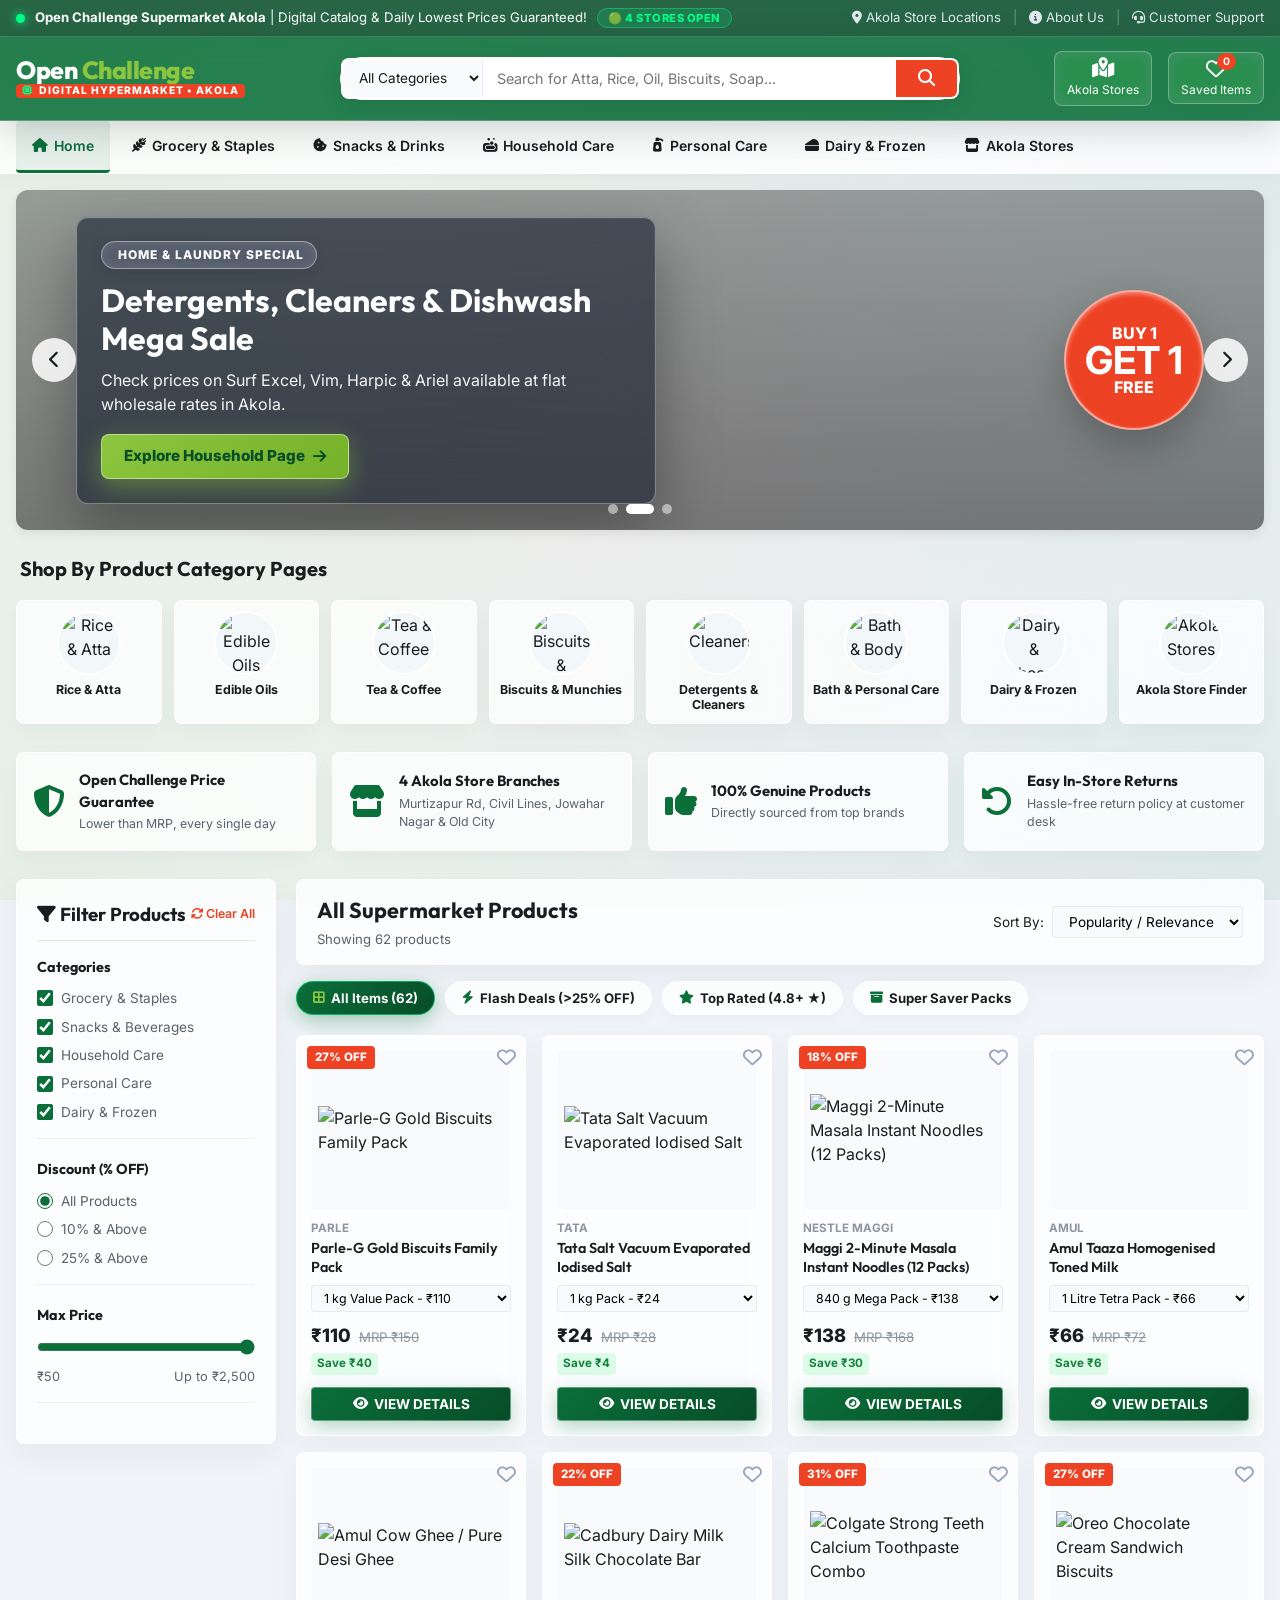
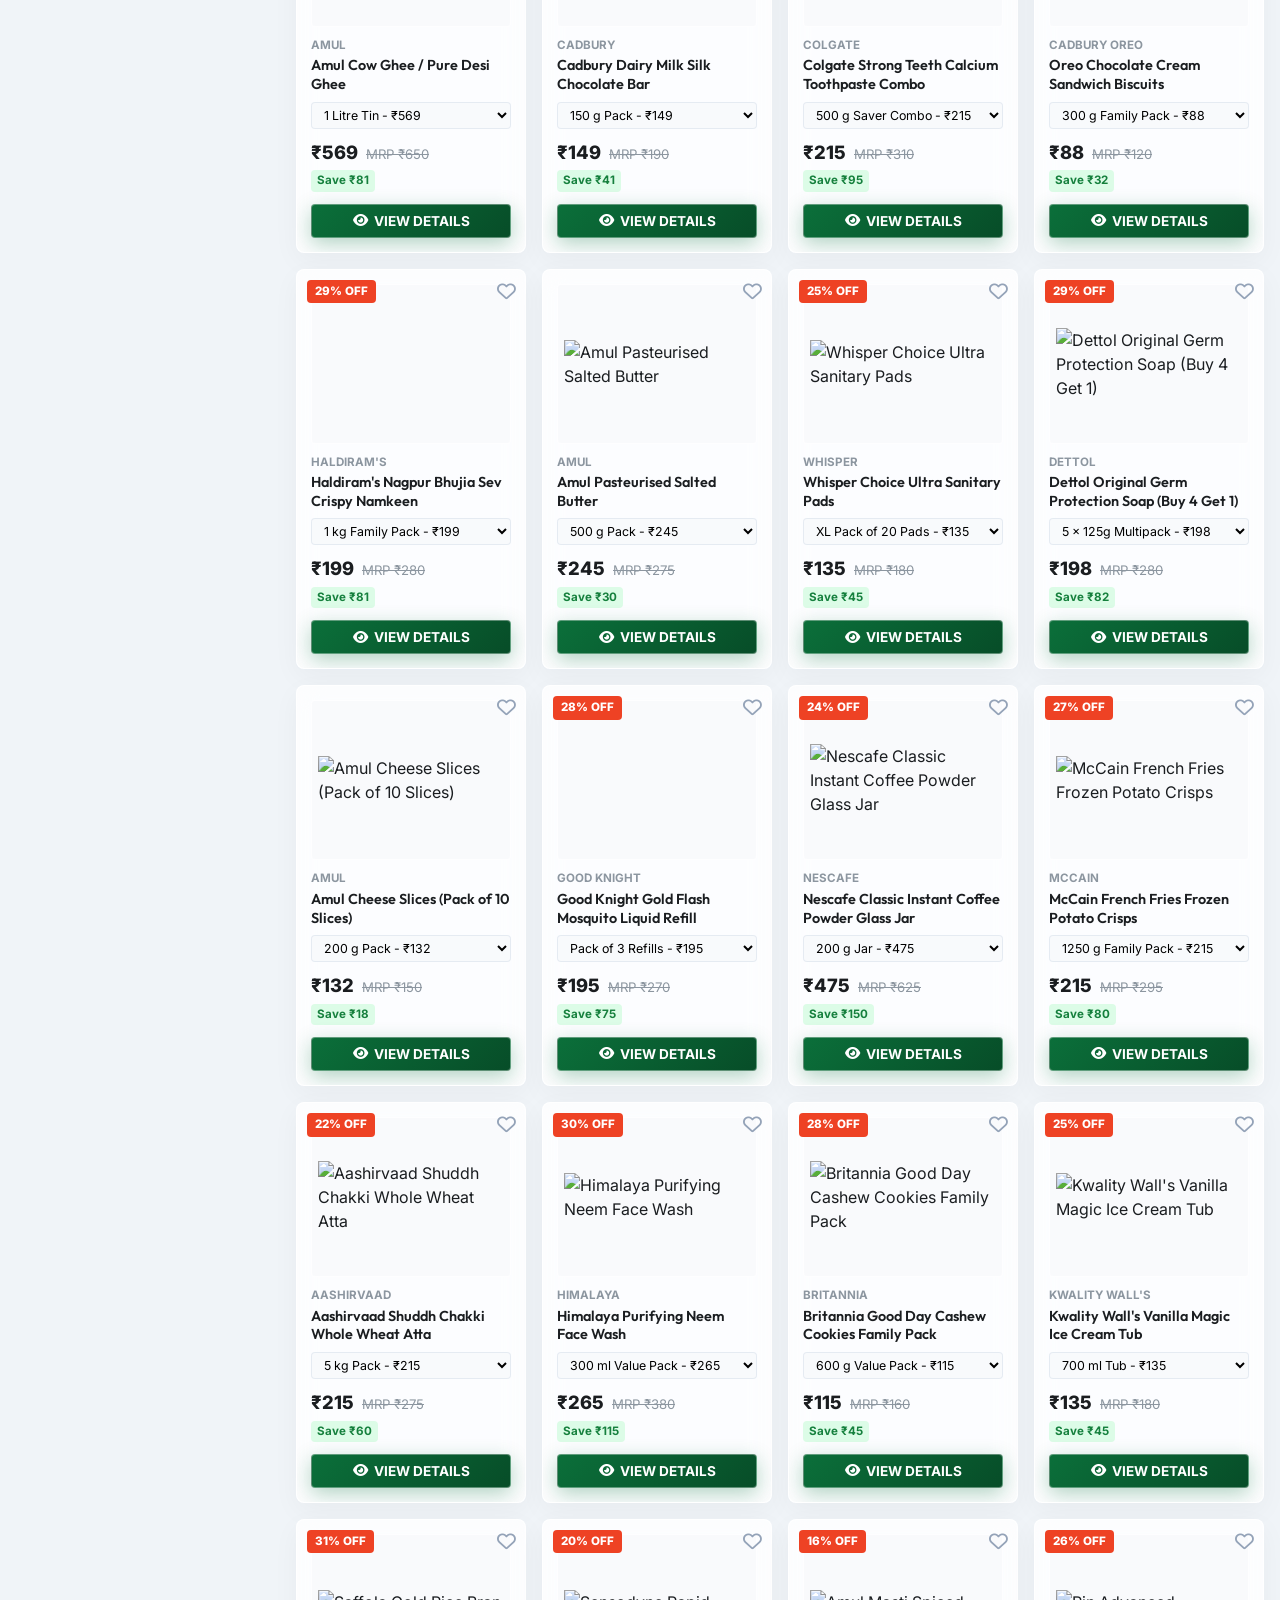
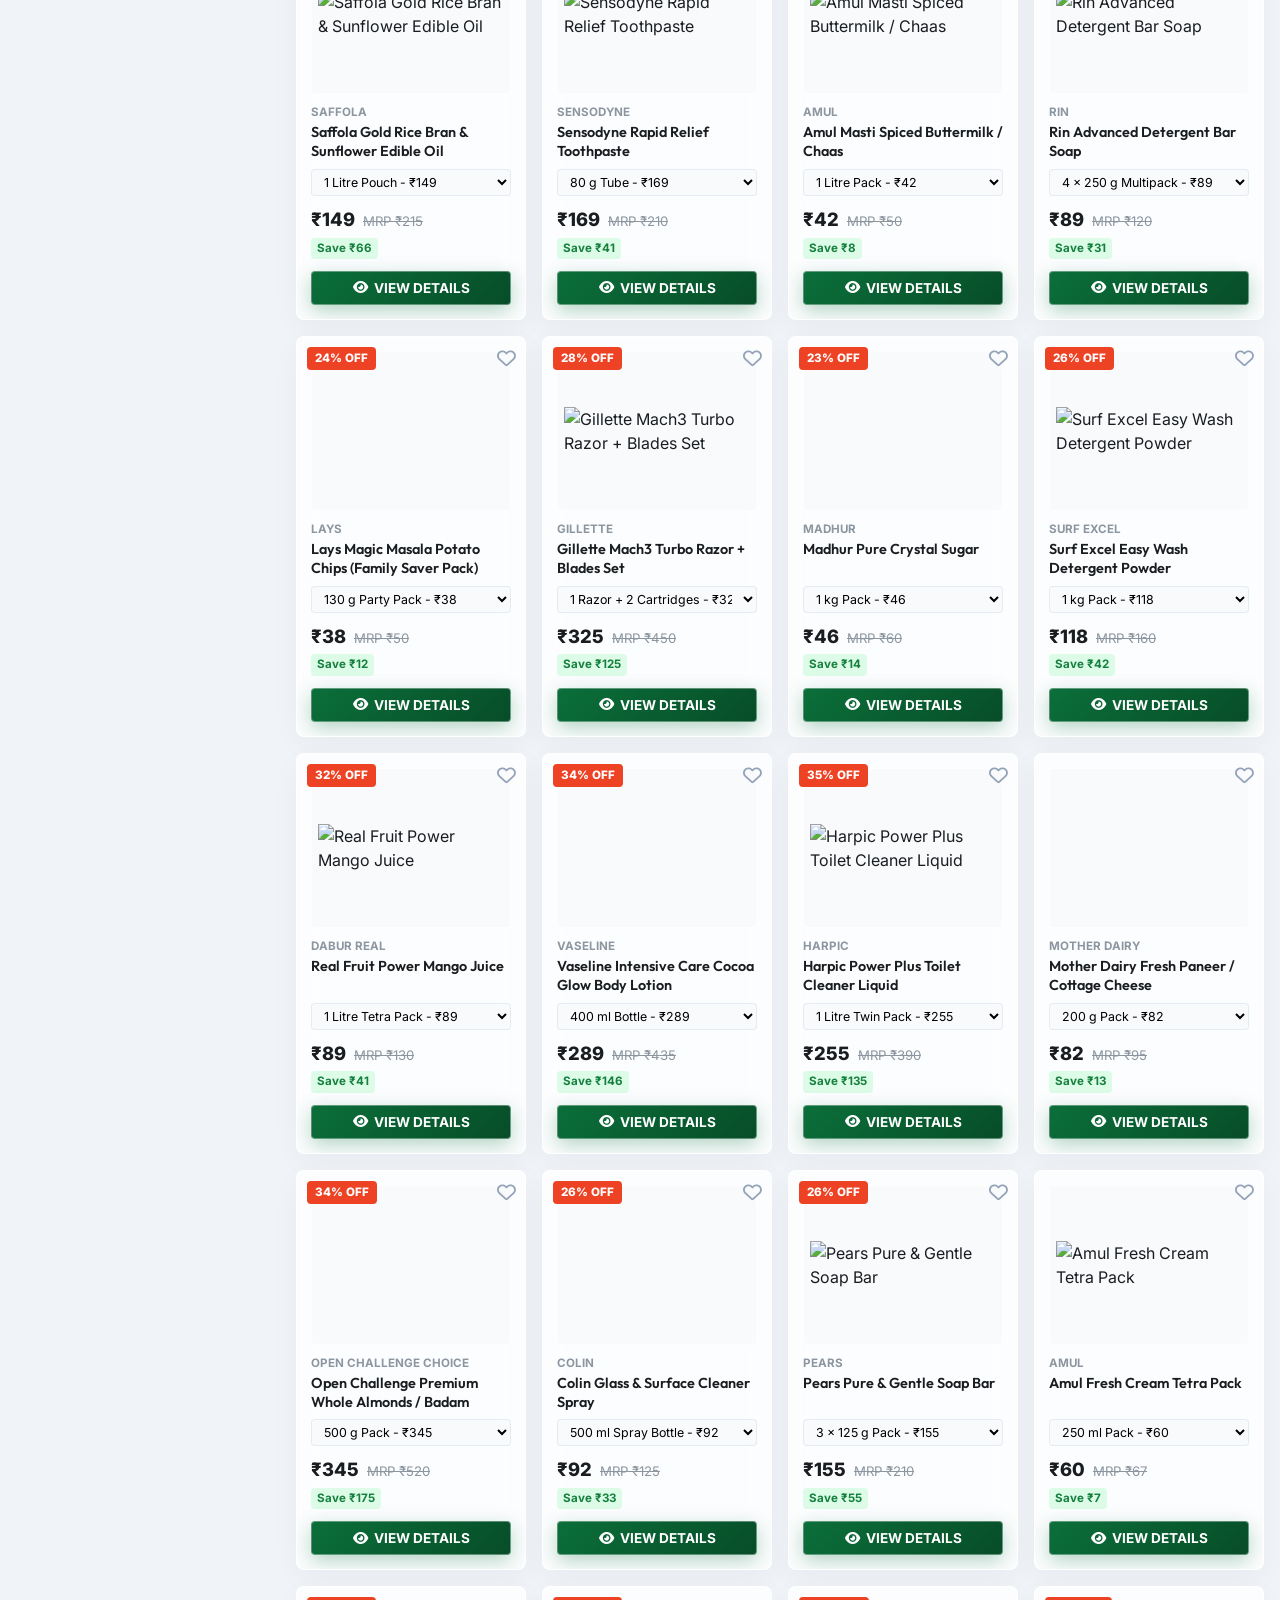
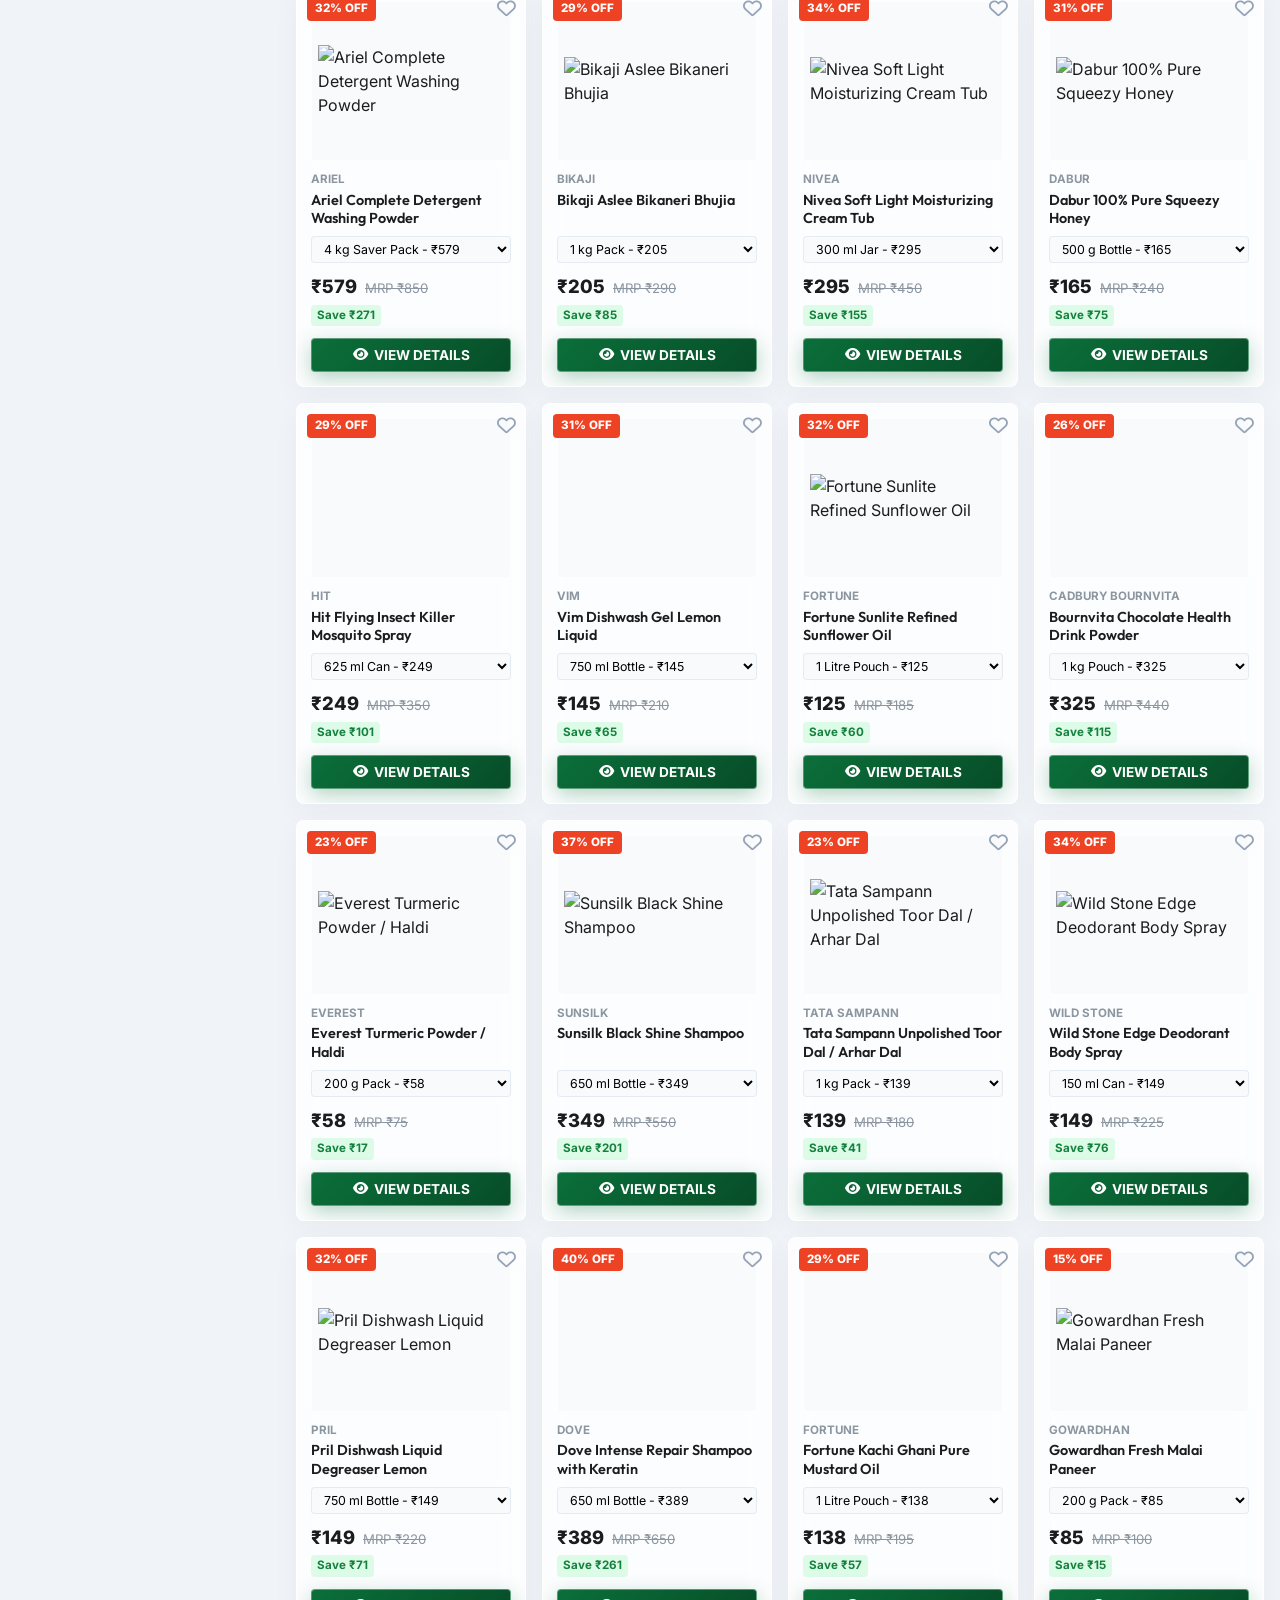
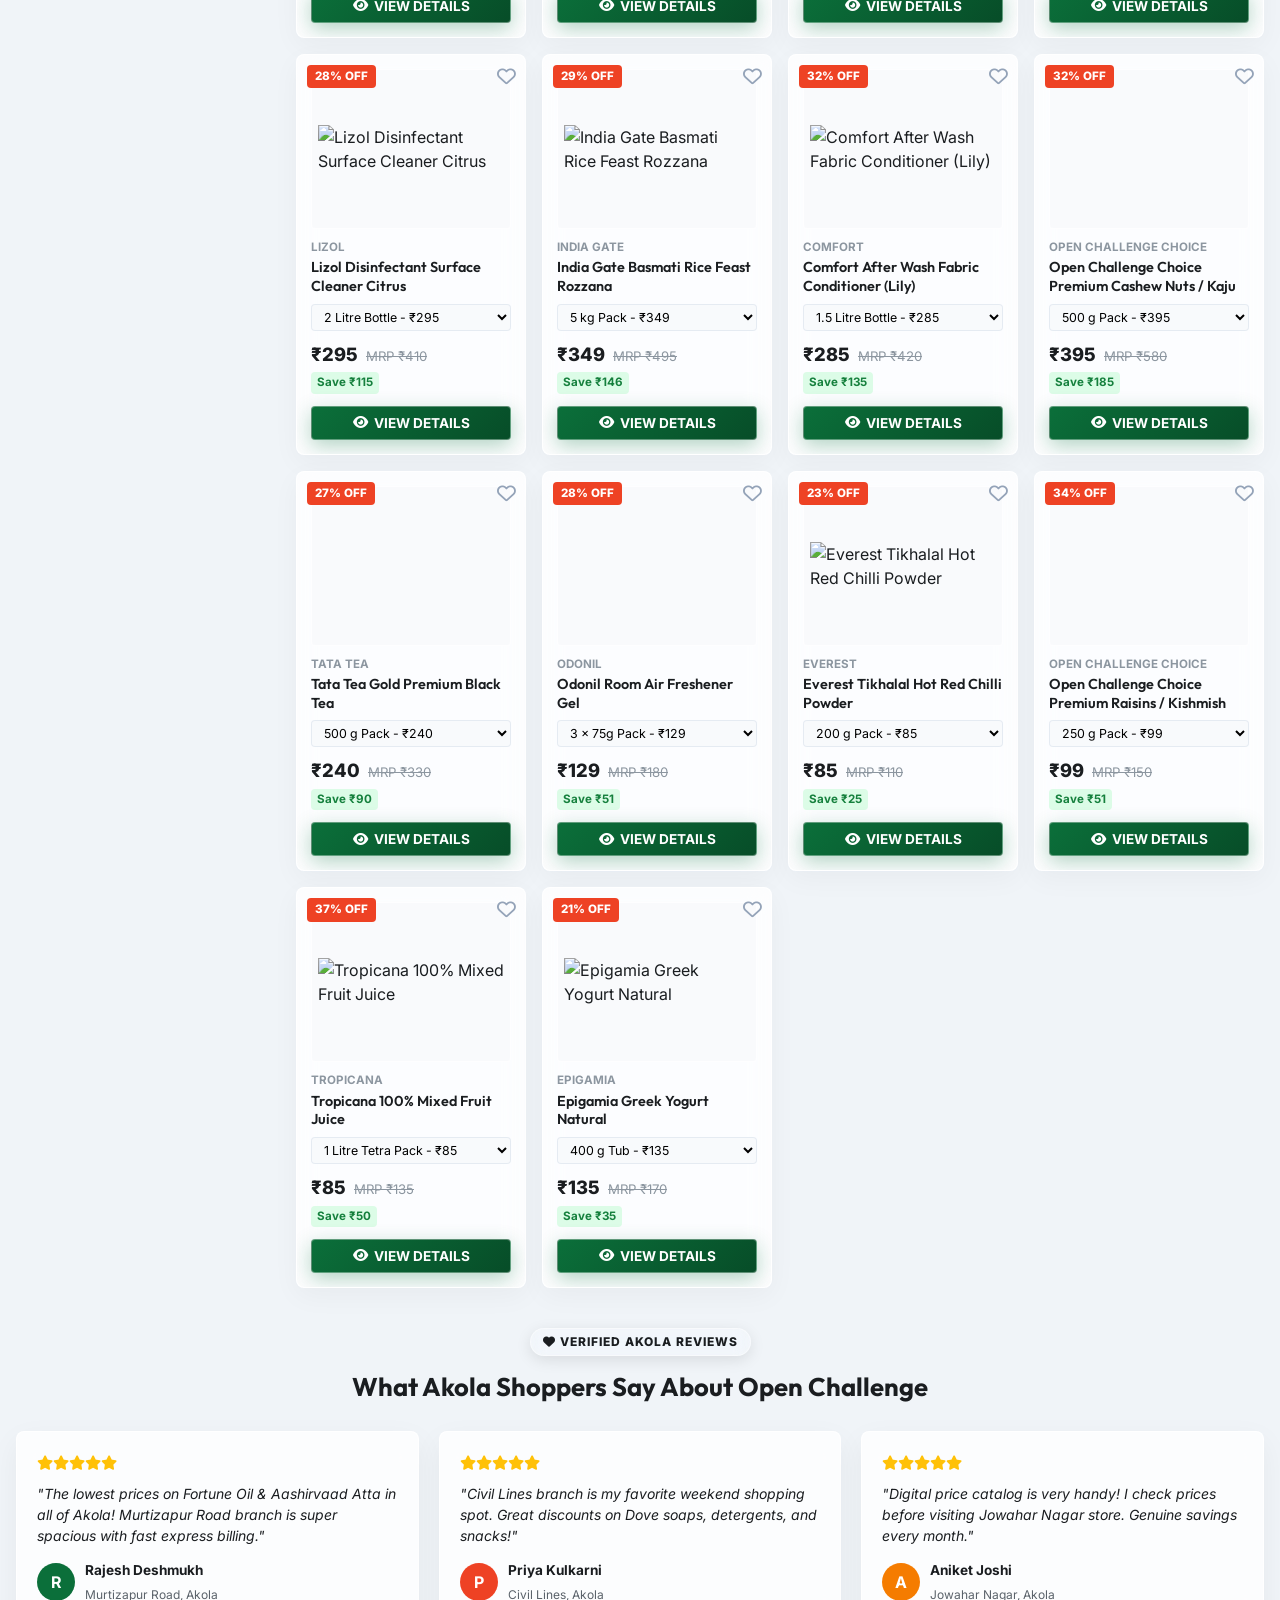
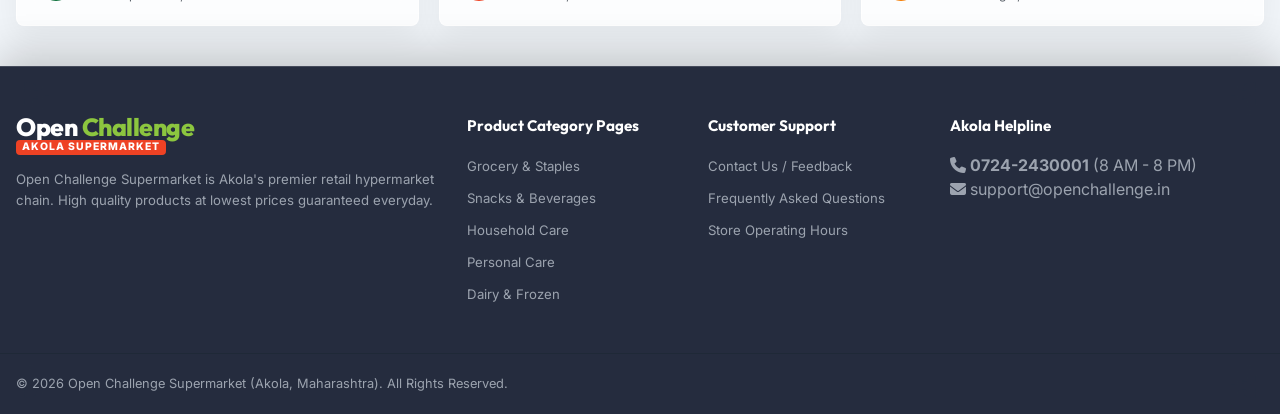
==== index.html @ 85a89121 "Initial commit" ====
<!DOCTYPE html>
<html lang="en">
<head>
    <meta charset="UTF-8">
    <meta name="viewport" content="width=device-width, initial-scale=1.0">
    <title>Open Challenge - Online Grocery Catalog & Supermarket Store Akola</title>
    <meta name="description" content="Explore Open Challenge supermarket products catalog for lowest prices on Grocery, Staples, Packaged Food, Personal Care & Household Essentials in Akola.">
    
    <!-- Google Fonts -->
    <link rel="preconnect" href="https://fonts.googleapis.com">
    <link rel="preconnect" href="https://fonts.gstatic.com" crossorigin>
    <link href="https://fonts.googleapis.com/css2?family=Outfit:wght@400;500;600;700;800&family=Inter:wght@400;500;600;700&display=swap" rel="stylesheet">
    
    <!-- FontAwesome Icons -->
    <link rel="stylesheet" href="https://cdnjs.cloudflare.com/ajax/libs/font-awesome/6.4.0/css/all.min.css">
    
    <!-- Custom CSS -->
    <link rel="stylesheet" href="style.css">
</head>
<body>

    <!-- Top Announcement Bar -->
    <div class="announcement-bar">
        <div class="container flex-between">
            <div class="announcement-text">
                <span class="pulse-led"></span>
                <span><strong>Open Challenge Supermarket Akola</strong> | Digital Catalog & Daily Lowest Prices Guaranteed! <span class="digital-badge-pill">🟢 4 STORES OPEN</span></span>
            </div>
            <div class="announcement-links">
                <a href="stores.html"><i class="fa-solid fa-location-dot"></i> Akola Store Locations</a>
                <span class="divider">|</span>
                <a href="about.html"><i class="fa-solid fa-circle-info"></i> About Us</a>
                <span class="divider">|</span>
                <a href="contact.html"><i class="fa-solid fa-headset"></i> Customer Support</a>
            </div>
        </div>
    </div>

    <!-- Main Header -->
    <header class="main-header">
        <div class="container header-content">
            <!-- Brand Logo -->
            <a href="index.html" class="logo-container">
                <div class="logo-badge">
                    <span class="logo-main">Open <span class="logo-art">Challenge</span></span>
                    <span class="logo-sub"><i class="fa-solid fa-microchip"></i> DIGITAL HYPERMARKET • AKOLA</span>
                </div>
            </a>

            <!-- Search Bar -->
            <div class="search-container">
                <div class="search-wrapper">
                    <select id="search-category-select" class="search-cat-dropdown">
                        <option value="all">All Categories</option>
                        <option value="Grocery & Staples">Grocery & Staples</option>
                        <option value="Snacks & Beverages">Snacks & Drinks</option>
                        <option value="Household Essentials">Household Essentials</option>
                        <option value="Personal Care">Personal Care</option>
                        <option value="Dairy & Frozen">Dairy & Frozen</option>
                    </select>
                    <input type="text" id="main-search-input" placeholder="Search for Atta, Rice, Oil, Biscuits, Soap..." autocomplete="off">
                    <button class="search-btn" id="search-submit-btn" aria-label="Search">
                        <i class="fa-solid fa-magnifying-glass"></i>
                    </button>
                </div>
                <div class="search-dropdown hidden" id="search-dropdown-results"></div>
            </div>

            <!-- Header Quick Action Navigation -->
            <div class="header-actions">
                <a href="stores.html" class="action-btn" title="Find Store Locations">
                    <i class="fa-solid fa-map-location-dot"></i>
                    <span class="action-text">Akola Stores</span>
                </a>

                <button class="action-btn" onclick="openWishlistDrawer()" title="Saved Favorites">
                    <div class="icon-with-badge">
                        <i class="fa-regular fa-heart"></i>
                        <span class="badge" id="wishlist-count-badge">0</span>
                    </div>
                    <span class="action-text">Saved Items</span>
                </button>
            </div>
        </div>
    </header>

    <!-- Mega Navigation Category Bar -->
    <nav class="category-nav">
        <div class="container nav-wrapper">
            <ul class="nav-links">
                <li><a href="index.html" class="nav-link active"><i class="fa-solid fa-house"></i> Home</a></li>
                <li><a href="grocery.html" class="nav-link"><i class="fa-solid fa-wheat-awn"></i> Grocery & Staples</a></li>
                <li><a href="snacks.html" class="nav-link"><i class="fa-solid fa-cookie-bite"></i> Snacks & Drinks</a></li>
                <li><a href="household.html" class="nav-link"><i class="fa-solid fa-soap"></i> Household Care</a></li>
                <li><a href="personal-care.html" class="nav-link"><i class="fa-solid fa-pump-soap"></i> Personal Care</a></li>
                <li><a href="dairy.html" class="nav-link"><i class="fa-solid fa-cheese"></i> Dairy & Frozen</a></li>
                <li><a href="stores.html" class="nav-link"><i class="fa-solid fa-store"></i> Akola Stores</a></li>
            </ul>
        </div>
    </nav>

    <!-- Main Container Layout -->
    <main class="main-content">
        
        <!-- Hero Banner Carousel with Rich Images -->
        <section class="hero-section container">
            <div class="carousel-container" id="hero-carousel">
                <div class="carousel-slides">
                    <div class="slide active" style="background-image: linear-gradient(rgba(0,0,0,0.35), rgba(0,0,0,0.5)), url('https://images.unsplash.com/photo-1542838132-92c53300491e?w=1200&auto=format&fit=crop&q=80');">
                        <div class="slide-content">
                            <span class="slide-tag"><i class="fa-solid fa-tags"></i> MONTHLY GROCERY SAVINGS</span>
                            <h2>Super Savings On Atta, Rice & Cooking Oils!</h2>
                            <p>Explore price list for daily kitchen essentials. Open Challenge Lowest Price Guaranteed in all Akola stores.</p>
                            <a href="grocery.html" class="slide-btn">View Grocery Page <i class="fa-solid fa-arrow-right"></i></a>

                            <!-- Digital Flash Sale Countdown Timer -->
                            <div class="digital-timer-widget">
                                <div class="timer-label"><i class="fa-solid fa-bolt"></i> TODAY'S DIGITAL FLASH SALE ENDS IN:</div>
                                <div class="timer-digits">
                                    <div class="t-unit"><strong id="digital-h">04</strong><small>HRS</small></div>
                                    <span class="t-colon">:</span>
                                    <div class="t-unit"><strong id="digital-m">32</strong><small>MINS</small></div>
                                    <span class="t-colon">:</span>
                                    <div class="t-unit"><strong id="digital-s">15</strong><small>SECS</small></div>
                                </div>
                            </div>
                        </div>
                        <div class="slide-badge-circle">
                            <span>UP TO</span>
                            <strong>50%</strong>
                            <span>OFF</span>
                        </div>
                    </div>

                    <div class="slide" style="background-image: linear-gradient(rgba(0,0,0,0.35), rgba(0,0,0,0.5)), url('https://images.unsplash.com/photo-1585421514284-efb74c2b69ba?w=1200&auto=format&fit=crop&q=80');">
                        <div class="slide-content">
                            <span class="slide-tag"><i class="fa-solid fa-sparkles"></i> HOME & LAUNDRY SPECIAL</span>
                            <h2>Detergents, Cleaners & Dishwash Mega Sale</h2>
                            <p>Check prices on Surf Excel, Vim, Harpic & Ariel available at flat wholesale rates in Akola.</p>
                            <a href="household.html" class="slide-btn">Explore Household Page <i class="fa-solid fa-arrow-right"></i></a>
                        </div>
                        <div class="slide-badge-circle red">
                            <span>BUY 1</span>
                            <strong>GET 1</strong>
                            <span>FREE</span>
                        </div>
                    </div>

                    <div class="slide" style="background-image: linear-gradient(rgba(0,0,0,0.35), rgba(0,0,0,0.5)), url('https://images.unsplash.com/photo-1563729784474-d77dbb933a9e?w=1200&auto=format&fit=crop&q=80');">
                        <div class="slide-content">
                            <span class="slide-tag"><i class="fa-solid fa-cookie"></i> SNACK TIME DELIGHTS</span>
                            <h2>Biscuits, Chocolates & Beverages Festival</h2>
                            <p>Everyday low prices on Parle, Cadbury, Nescafe & Tropicana juices at nearest Open Challenge store.</p>
                            <a href="snacks.html" class="slide-btn">View Snacks Page <i class="fa-solid fa-arrow-right"></i></a>
                        </div>
                        <div class="slide-badge-circle gold">
                            <span>MIN</span>
                            <strong>33%</strong>
                            <span>OFF</span>
                        </div>
                    </div>
                </div>

                <button class="carousel-nav prev" id="carousel-prev" aria-label="Previous Slide"><i class="fa-solid fa-chevron-left"></i></button>
                <button class="carousel-nav next" id="carousel-next" aria-label="Next Slide"><i class="fa-solid fa-chevron-right"></i></button>

                <div class="carousel-indicators" id="carousel-indicators">
                    <span class="indicator active" data-index="0"></span>
                    <span class="indicator" data-index="1"></span>
                    <span class="indicator" data-index="2"></span>
                </div>
            </div>
        </section>

        <!-- Quick Category Icon Cards with Product Images -->
        <section class="category-shortcuts container">
            <div class="section-header">
                <h3><i class="fa-solid fa-grid-2"></i> Shop By Product Category Pages</h3>
            </div>

            <div class="category-grid">
                <a href="grocery.html" class="cat-card">
                    <div class="cat-thumb-box">
                        <img src="https://images.unsplash.com/photo-1586201375761-83865001e31c?w=300&auto=format&fit=crop&q=80" alt="Rice & Atta">
                    </div>
                    <span>Rice & Atta</span>
                </a>
                <a href="grocery.html" class="cat-card">
                    <div class="cat-thumb-box">
                        <img src="https://images.unsplash.com/photo-1474979266404-7eaacbcd87c5?w=300&auto=format&fit=crop&q=80" alt="Edible Oils">
                    </div>
                    <span>Edible Oils</span>
                </a>
                <a href="snacks.html" class="cat-card">
                    <div class="cat-thumb-box">
                        <img src="https://images.unsplash.com/photo-1576092768241-dec231879fc3?w=300&auto=format&fit=crop&q=80" alt="Tea & Coffee">
                    </div>
                    <span>Tea & Coffee</span>
                </a>
                <a href="snacks.html" class="cat-card">
                    <div class="cat-thumb-box">
                        <img src="https://images.unsplash.com/photo-1558961363-fa8fdf82db35?w=300&auto=format&fit=crop&q=80" alt="Biscuits & Munchies">
                    </div>
                    <span>Biscuits & Munchies</span>
                </a>
                <a href="household.html" class="cat-card">
                    <div class="cat-thumb-box">
                        <img src="https://images.unsplash.com/photo-1584308666744-24d5c474f2ae?w=300&auto=format&fit=crop&q=80" alt="Cleaners">
                    </div>
                    <span>Detergents & Cleaners</span>
                </a>
                <a href="personal-care.html" class="cat-card">
                    <div class="cat-thumb-box">
                        <img src="https://images.unsplash.com/photo-1607006482602-76ca0fd2f864?w=300&auto=format&fit=crop&q=80" alt="Bath & Body">
                    </div>
                    <span>Bath & Personal Care</span>
                </a>
                <a href="dairy.html" class="cat-card">
                    <div class="cat-thumb-box">
                        <img src="https://images.unsplash.com/photo-1589985270826-4b7bb135bc9d?w=300&auto=format&fit=crop&q=80" alt="Dairy & Cheese">
                    </div>
                    <span>Dairy & Frozen</span>
                </a>
                <a href="stores.html" class="cat-card">
                    <div class="cat-thumb-box">
                        <img src="https://images.unsplash.com/photo-1578916171728-46686eac8d58?w=300&auto=format&fit=crop&q=80" alt="Akola Stores">
                    </div>
                    <span>Akola Store Finder</span>
                </a>
            </div>
        </section>

        <!-- Open Challenge Promises Ribbon -->
        <section class="promises-ribbon container">
            <div class="promise-item">
                <i class="fa-solid fa-shield-halved"></i>
                <div>
                    <h4>Open Challenge Price Guarantee</h4>
                    <p>Lower than MRP, every single day</p>
                </div>
            </div>
            <div class="promise-item">
                <i class="fa-solid fa-store"></i>
                <div>
                    <h4>4 Akola Store Branches</h4>
                    <p>Murtizapur Rd, Civil Lines, Jowahar Nagar & Old City</p>
                </div>
            </div>
            <div class="promise-item">
                <i class="fa-solid fa-thumbs-up"></i>
                <div>
                    <h4>100% Genuine Products</h4>
                    <p>Directly sourced from top brands</p>
                </div>
            </div>
            <div class="promise-item">
                <i class="fa-solid fa-rotate-left"></i>
                <div>
                    <h4>Easy In-Store Returns</h4>
                    <p>Hassle-free return policy at customer desk</p>
                </div>
            </div>
        </section>

        <!-- Product Catalog Section (Sidebar + Grid) -->
        <section class="catalog-section container" id="catalog">
            
            <aside class="sidebar-filters" id="sidebar-filters">
                <div class="sidebar-header">
                    <h3><i class="fa-solid fa-filter"></i> Filter Products</h3>
                    <button class="reset-filter-btn" id="reset-filters-btn"><i class="fa-solid fa-rotate"></i> Clear All</button>
                </div>

                <div class="filter-group">
                    <h4 class="filter-title">Categories</h4>
                    <div class="filter-options" id="category-checkboxes">
                        <label class="filter-checkbox">
                            <input type="checkbox" value="Grocery & Staples" checked> Grocery & Staples
                        </label>
                        <label class="filter-checkbox">
                            <input type="checkbox" value="Snacks & Beverages" checked> Snacks & Beverages
                        </label>
                        <label class="filter-checkbox">
                            <input type="checkbox" value="Household Essentials" checked> Household Care
                        </label>
                        <label class="filter-checkbox">
                            <input type="checkbox" value="Personal Care" checked> Personal Care
                        </label>
                        <label class="filter-checkbox">
                            <input type="checkbox" value="Dairy & Frozen" checked> Dairy & Frozen
                        </label>
                    </div>
                </div>

                <div class="filter-group">
                    <h4 class="filter-title">Discount (% OFF)</h4>
                    <div class="filter-options">
                        <label class="filter-radio">
                            <input type="radio" name="discount-filter" value="0" checked> All Products
                        </label>
                        <label class="filter-radio">
                            <input type="radio" name="discount-filter" value="10"> 10% & Above
                        </label>
                        <label class="filter-radio">
                            <input type="radio" name="discount-filter" value="25"> 25% & Above
                        </label>
                    </div>
                </div>

                <div class="filter-group">
                    <h4 class="filter-title">Max Price</h4>
                    <div class="price-slider-box">
                        <input type="range" id="price-range-slider" min="50" max="2500" step="50" value="2500">
                        <div class="price-range-labels">
                            <span>₹50</span>
                            <span id="price-range-value">Up to ₹2,500</span>
                        </div>
                    </div>
                </div>
            </aside>

            <div class="catalog-main">
                <div class="catalog-toolbar">
                    <div class="toolbar-left">
                        <h2 id="catalog-title">All Supermarket Products</h2>
                        <span class="product-count" id="product-count-label">Showing 0 products</span>
                    </div>

                    <div class="toolbar-right">
                        <div class="sort-box">
                            <label for="sort-select">Sort By:</label>
                            <select id="sort-select" class="sort-dropdown">
                                <option value="relevance">Popularity / Relevance</option>
                                <option value="price-low">Price: Low to High</option>
                                <option value="price-high">Price: High to Low</option>
                                <option value="discount-high">Highest Discount</option>
                            </select>
                        </div>
                    </div>
                </div>

                <!-- Digital Quick Filter Chips -->
                <div class="digital-quick-filters" id="digital-quick-filters">
                    <button class="digital-chip active" data-chip="all"><i class="fa-solid fa-border-all"></i> All Items (62)</button>
                    <button class="digital-chip" data-chip="flash"><i class="fa-solid fa-bolt"></i> Flash Deals (>25% OFF)</button>
                    <button class="digital-chip" data-chip="top"><i class="fa-solid fa-star"></i> Top Rated (4.8+ ★)</button>
                    <button class="digital-chip" data-chip="saver"><i class="fa-solid fa-box-archive"></i> Super Saver Packs</button>
                </div>

                <div class="products-grid" id="products-grid"></div>

                <div class="empty-products-state hidden" id="empty-state">
                    <i class="fa-solid fa-magnifying-glass"></i>
                    <h3>No products found matching your search</h3>
                    <button class="btn btn-primary" onclick="resetAllFilters()">Reset Filters</button>
                </div>
            </div>
        </section>

        <!-- Akola Customer Reviews & Digital Testimonials -->
        <section class="testimonials-section container" style="margin-bottom: 40px;">
            <div class="section-header" style="margin-bottom: 24px; text-align: center; display: block;">
                <span class="hero-sub-tag"><i class="fa-solid fa-heart"></i> VERIFIED AKOLA REVIEWS</span>
                <h2 style="font-size: 1.6rem; color: var(--text-primary);">What Akola Shoppers Say About Open Challenge</h2>
            </div>
            
            <div class="reviews-grid" style="display: grid; grid-template-columns: repeat(3, 1fr); gap: 20px;">
                <div class="review-card" style="padding: 20px; border-radius: var(--radius-md); background: rgba(255,255,255,0.8); backdrop-filter: blur(14px); border: 1px solid rgba(255,255,255,0.85); box-shadow: 0 10px 30px rgba(0,0,0,0.05);">
                    <div class="stars" style="color: #FFC107; margin-bottom: 10px; font-size: 0.9rem;">
                        <i class="fa-solid fa-star"></i><i class="fa-solid fa-star"></i><i class="fa-solid fa-star"></i><i class="fa-solid fa-star"></i><i class="fa-solid fa-star"></i>
                    </div>
                    <p style="font-size: 0.875rem; color: var(--text-primary); font-style: italic; margin-bottom: 14px; line-height: 1.5;">"The lowest prices on Fortune Oil & Aashirvaad Atta in all of Akola! Murtizapur Road branch is super spacious with fast express billing."</p>
                    <div class="reviewer" style="display: flex; align-items: center; gap: 10px;">
                        <div style="width: 38px; height: 38px; border-radius: 50%; background: var(--dmart-green); color: #FFF; display: flex; align-items: center; justify-content: center; font-weight: 700;">R</div>
                        <div>
                            <strong style="display: block; font-size: 0.85rem; color: var(--text-primary);">Rajesh Deshmukh</strong>
                            <small style="color: var(--text-secondary); font-size: 0.75rem;">Murtizapur Road, Akola</small>
                        </div>
                    </div>
                </div>

                <div class="review-card" style="padding: 20px; border-radius: var(--radius-md); background: rgba(255,255,255,0.8); backdrop-filter: blur(14px); border: 1px solid rgba(255,255,255,0.85); box-shadow: 0 10px 30px rgba(0,0,0,0.05);">
                    <div class="stars" style="color: #FFC107; margin-bottom: 10px; font-size: 0.9rem;">
                        <i class="fa-solid fa-star"></i><i class="fa-solid fa-star"></i><i class="fa-solid fa-star"></i><i class="fa-solid fa-star"></i><i class="fa-solid fa-star"></i>
                    </div>
                    <p style="font-size: 0.875rem; color: var(--text-primary); font-style: italic; margin-bottom: 14px; line-height: 1.5;">"Civil Lines branch is my favorite weekend shopping spot. Great discounts on Dove soaps, detergents, and snacks!"</p>
                    <div class="reviewer" style="display: flex; align-items: center; gap: 10px;">
                        <div style="width: 38px; height: 38px; border-radius: 50%; background: var(--dmart-red); color: #FFF; display: flex; align-items: center; justify-content: center; font-weight: 700;">P</div>
                        <div>
                            <strong style="display: block; font-size: 0.85rem; color: var(--text-primary);">Priya Kulkarni</strong>
                            <small style="color: var(--text-secondary); font-size: 0.75rem;">Civil Lines, Akola</small>
                        </div>
                    </div>
                </div>

                <div class="review-card" style="padding: 20px; border-radius: var(--radius-md); background: rgba(255,255,255,0.8); backdrop-filter: blur(14px); border: 1px solid rgba(255,255,255,0.85); box-shadow: 0 10px 30px rgba(0,0,0,0.05);">
                    <div class="stars" style="color: #FFC107; margin-bottom: 10px; font-size: 0.9rem;">
                        <i class="fa-solid fa-star"></i><i class="fa-solid fa-star"></i><i class="fa-solid fa-star"></i><i class="fa-solid fa-star"></i><i class="fa-solid fa-star"></i>
                    </div>
                    <p style="font-size: 0.875rem; color: var(--text-primary); font-style: italic; margin-bottom: 14px; line-height: 1.5;">"Digital price catalog is very handy! I check prices before visiting Jowahar Nagar store. Genuine savings every month."</p>
                    <div class="reviewer" style="display: flex; align-items: center; gap: 10px;">
                        <div style="width: 38px; height: 38px; border-radius: 50%; background: var(--dmart-orange); color: #FFF; display: flex; align-items: center; justify-content: center; font-weight: 700;">A</div>
                        <div>
                            <strong style="display: block; font-size: 0.85rem; color: var(--text-primary);">Aniket Joshi</strong>
                            <small style="color: var(--text-secondary); font-size: 0.75rem;">Jowahar Nagar, Akola</small>
                        </div>
                    </div>
                </div>
            </div>
        </section>

    </main>

    <footer class="main-footer">
        <div class="container footer-top">
            <div class="footer-col brand-col">
                <div class="logo-badge white">
                    <span class="logo-main">Open <span class="logo-art">Challenge</span></span>
                    <span class="logo-sub">AKOLA SUPERMARKET</span>
                </div>
                <p>Open Challenge Supermarket is Akola's premier retail hypermarket chain. High quality products at lowest prices guaranteed everyday.</p>
            </div>

            <div class="footer-col">
                <h4>Product Category Pages</h4>
                <ul>
                    <li><a href="grocery.html">Grocery & Staples</a></li>
                    <li><a href="snacks.html">Snacks & Beverages</a></li>
                    <li><a href="household.html">Household Care</a></li>
                    <li><a href="personal-care.html">Personal Care</a></li>
                    <li><a href="dairy.html">Dairy & Frozen</a></li>
                </ul>
            </div>

            <div class="footer-col">
                <h4>Customer Support</h4>
                <ul>
                    <li><a href="contact.html">Contact Us / Feedback</a></li>
                    <li><a href="contact.html#faq">Frequently Asked Questions</a></li>
                    <li><a href="stores.html">Store Operating Hours</a></li>
                </ul>
            </div>

            <div class="footer-col app-col">
                <h4>Akola Helpline</h4>
                <p><i class="fa-solid fa-phone"></i> <strong>0724-2430001</strong> (8 AM - 8 PM)</p>
                <p><i class="fa-solid fa-envelope"></i> support@openchallenge.in</p>
            </div>
        </div>

        <div class="footer-bottom">
            <div class="container flex-between">
                <p>&copy; 2026 Open Challenge Supermarket (Akola, Maharashtra). All Rights Reserved.</p>
            </div>
        </div>
    </footer>

    <div class="modal-overlay hidden" id="product-detail-modal">
        <div class="modal-card product-detail-card">
            <button class="close-modal-btn" onclick="closeProductDetailModal()"><i class="fa-solid fa-xmark"></i></button>
            <div class="modal-body product-detail-layout" id="product-detail-body"></div>
        </div>
    </div>

    <div class="toast-container" id="toast-container"></div>
    <script src="script.js"></script>
</body>
</html>
---- style.css ----
/* ==========================================================================
   OPEN CHALLENGE SUPERMARKET - STYLESHEET WITH RICH IMAGES
   ========================================================================== */

:root {
    /* Brand Color Tokens */
    --dmart-green: #0B6F3A;
    --dmart-green-dark: #074D28;
    --dmart-green-light: #206B33;
    --dmart-accent-green: #8CC63F;
    --dmart-red: #EE4224;
    --dmart-red-dark: #c02b11;
    --dmart-orange: #F57C00;
    --dmart-yellow: #FFC107;
    
    /* Neutral Palette */
    --bg-main: #F4F6F8;
    --bg-card: #FFFFFF;
    --text-primary: #1A1D20;
    --text-secondary: #5A626A;
    --text-muted: #8C96A0;
    --border-color: #E2E8F0;
    --border-light: #EDF2F7;
    
    /* Shadows & Radii */
    --shadow-sm: 0 2px 4px rgba(0,0,0,0.04);
    --shadow-md: 0 4px 12px rgba(0,0,0,0.08);
    --shadow-lg: 0 10px 25px rgba(0,0,0,0.12);
    
    --radius-sm: 4px;
    --radius-md: 8px;
    --radius-lg: 12px;
    --radius-full: 9999px;
    
    /* Transitions */
    --transition-fast: 0.15s ease;
    --transition-normal: 0.25s ease;
}

/* Resets & Base Styles */
* {
    margin: 0;
    padding: 0;
    box-sizing: border-box;
}

html {
    scroll-behavior: smooth;
    font-size: 16px;
}

body {
    font-family: 'Inter', system-ui, -apple-system, sans-serif;
    background-color: var(--bg-main);
    color: var(--text-primary);
    line-height: 1.5;
    -webkit-font-smoothing: antialiased;
}

h1, h2, h3, h4, h5, h6 {
    font-family: 'Outfit', 'Inter', sans-serif;
    color: var(--text-primary);
    font-weight: 700;
}

a {
    color: inherit;
    text-decoration: none;
}

ul { list-style: none; }

button {
    font-family: inherit;
    cursor: pointer;
    border: none;
    background: none;
}

input, select, textarea { font-family: inherit; }

.container {
    max-width: 1280px;
    margin: 0 auto;
    padding: 0 16px;
}

.flex-between {
    display: flex;
    justify-content: space-between;
    align-items: center;
}

.hidden { display: none !important; }

.green-text { color: var(--dmart-green) !important; }
.red-text { color: var(--dmart-red) !important; }

.font-weight-700 { font-weight: 700 !important; }
.font-weight-800 { font-weight: 800 !important; }

/* Top Announcement Bar */
.announcement-bar {
    background-color: var(--dmart-green-dark);
    color: #FFFFFF;
    font-size: 0.825rem;
    padding: 8px 0;
    border-bottom: 1px solid rgba(255,255,255,0.1);
}

.announcement-text i {
    color: var(--dmart-accent-green);
    margin-right: 6px;
}

.announcement-links {
    display: flex;
    align-items: center;
    gap: 12px;
}

.announcement-links a {
    color: #E2E8F0;
    transition: color var(--transition-fast);
}

.announcement-links a:hover {
    color: #FFFFFF;
    text-decoration: underline;
}

.announcement-links .divider { color: rgba(255,255,255,0.3); }

/* Header */
.main-header {
    background-color: var(--dmart-green);
    color: #FFFFFF;
    padding: 14px 0;
    position: sticky;
    top: 0;
    z-index: 100;
    box-shadow: var(--shadow-md);
}

.header-content {
    display: flex;
    align-items: center;
    justify-content: space-between;
    gap: 20px;
}

.logo-badge {
    display: flex;
    flex-direction: column;
    align-items: flex-start;
    line-height: 1;
}

.logo-badge .logo-main {
    font-family: 'Outfit', sans-serif;
    font-size: 1.55rem;
    font-weight: 800;
    color: #FFFFFF;
    letter-spacing: -0.5px;
    white-space: nowrap;
}

.logo-badge .logo-art { color: var(--dmart-accent-green); }

.logo-badge .logo-sub {
    font-size: 0.65rem;
    font-weight: 800;
    background-color: var(--dmart-red);
    color: #FFFFFF;
    padding: 2px 6px;
    border-radius: var(--radius-sm);
    letter-spacing: 1px;
    margin-top: 1px;
}

.logo-badge.white .logo-main { color: #FFFFFF; }

.search-container {
    flex: 1;
    position: relative;
    max-width: 620px;
}

.search-wrapper {
    display: flex;
    background: #FFFFFF;
    border-radius: var(--radius-md);
    overflow: hidden;
    box-shadow: var(--shadow-sm);
    border: 2px solid transparent;
    transition: border-color var(--transition-fast);
}

.search-wrapper:focus-within { border-color: var(--dmart-accent-green); }

.search-cat-dropdown {
    background-color: #F8FAFC;
    border: none;
    border-right: 1px solid var(--border-color);
    padding: 0 12px;
    font-size: 0.85rem;
    color: var(--text-primary);
    outline: none;
    cursor: pointer;
    max-width: 140px;
}

.search-wrapper input {
    flex: 1;
    border: none;
    padding: 10px 14px;
    font-size: 0.9rem;
    outline: none;
    color: var(--text-primary);
}

.search-btn {
    background-color: var(--dmart-red);
    color: #FFFFFF;
    padding: 0 22px;
    font-size: 1.05rem;
    transition: background var(--transition-fast);
}

.search-btn:hover { background-color: var(--dmart-red-dark); }

.search-dropdown {
    position: absolute;
    top: 100%;
    left: 0;
    right: 0;
    background: #FFFFFF;
    border-radius: var(--radius-md);
    margin-top: 6px;
    box-shadow: var(--shadow-lg);
    z-index: 500;
    max-height: 380px;
    overflow-y: auto;
    border: 1px solid var(--border-color);
}

.search-item {
    display: flex;
    align-items: center;
    gap: 12px;
    padding: 10px 14px;
    border-bottom: 1px solid var(--border-light);
    cursor: pointer;
    color: var(--text-primary);
    transition: background var(--transition-fast);
}

.search-item:hover { background: #F8FAFC; }

.search-item img {
    width: 44px;
    height: 44px;
    object-fit: contain;
    border-radius: var(--radius-sm);
    background: #FFF;
}

.header-actions {
    display: flex;
    align-items: center;
    gap: 16px;
    flex-shrink: 0;
}

.action-btn {
    display: flex;
    flex-direction: column;
    align-items: center;
    color: #FFFFFF;
    font-size: 0.75rem;
    gap: 3px;
    padding: 6px 12px;
    border-radius: var(--radius-sm);
    transition: background var(--transition-fast);
    background: rgba(255, 255, 255, 0.1);
}

.action-btn:hover { background: rgba(255, 255, 255, 0.25); }
.action-btn i { font-size: 1.25rem; }

.icon-with-badge { position: relative; }

.badge {
    position: absolute;
    top: -6px;
    right: -10px;
    background-color: var(--dmart-red);
    color: #FFFFFF;
    font-size: 0.65rem;
    font-weight: 700;
    padding: 2px 6px;
    border-radius: var(--radius-full);
    min-width: 18px;
    text-align: center;
}

/* Category Navigation */
.category-nav {
    background: #FFFFFF;
    border-bottom: 1px solid var(--border-color);
    box-shadow: var(--shadow-sm);
}

.nav-wrapper { display: flex; align-items: center; }

.nav-links {
    display: flex;
    align-items: center;
    gap: 6px;
}

.nav-link {
    display: inline-flex;
    align-items: center;
    gap: 6px;
    padding: 14px 16px;
    font-size: 0.875rem;
    font-weight: 600;
    color: var(--text-primary);
    transition: color var(--transition-fast), background var(--transition-fast);
    border-bottom: 3px solid transparent;
}

.nav-link:hover, .nav-link.active {
    color: var(--dmart-green);
    border-bottom-color: var(--dmart-green);
    background: #F8FAFC;
}

/* Page Hero Section */
.page-hero-section {
    background: linear-gradient(135deg, var(--dmart-green-dark) 0%, var(--dmart-green) 100%);
    color: #FFFFFF;
    padding: 40px 0;
    text-align: center;
    box-shadow: var(--shadow-md);
}

.page-hero-content {
    max-width: 760px;
    margin: 0 auto;
}

.hero-sub-tag {
    display: inline-block;
    background: rgba(255, 255, 255, 0.18);
    font-size: 0.75rem;
    font-weight: 800;
    letter-spacing: 1px;
    padding: 4px 12px;
    border-radius: var(--radius-full);
    margin-bottom: 12px;
}

.page-hero-content h1 {
    font-size: 2.2rem;
    color: #FFFFFF;
    margin-bottom: 10px;
}

.page-hero-content p {
    font-size: 1.05rem;
    opacity: 0.9;
}

.page-body {
    padding-top: 32px;
    padding-bottom: 48px;
}

/* Hero Carousel */
.hero-section {
    margin-top: 16px;
    margin-bottom: 24px;
}

.carousel-container {
    position: relative;
    border-radius: var(--radius-lg);
    overflow: hidden;
    height: 340px;
    box-shadow: var(--shadow-md);
}

.carousel-slides {
    height: 100%;
    position: relative;
}

.slide {
    position: absolute;
    inset: 0;
    opacity: 0;
    transition: opacity 0.5s ease-in-out;
    display: flex;
    align-items: center;
    justify-content: space-between;
    padding: 0 60px;
    color: #FFFFFF;
    background-size: cover;
    background-position: center;
}

.slide.active {
    opacity: 1;
    z-index: 2;
}

.slide-content {
    max-width: 580px;
    background: rgba(0, 0, 0, 0.45);
    padding: 24px;
    border-radius: var(--radius-lg);
    backdrop-filter: blur(4px);
    border: 1px solid rgba(255, 255, 255, 0.2);
}

.slide-tag {
    display: inline-block;
    background: var(--dmart-red);
    color: #FFFFFF;
    font-size: 0.75rem;
    font-weight: 800;
    letter-spacing: 1px;
    padding: 4px 12px;
    border-radius: var(--radius-full);
    margin-bottom: 12px;
}

.slide-content h2 {
    font-size: 2rem;
    color: #FFFFFF;
    line-height: 1.2;
    margin-bottom: 10px;
}

.slide-content p {
    font-size: 1rem;
    opacity: 0.95;
    margin-bottom: 18px;
}

.slide-btn {
    display: inline-flex;
    align-items: center;
    gap: 8px;
    background: var(--dmart-accent-green);
    color: var(--dmart-green-dark);
    font-weight: 800;
    font-size: 0.95rem;
    padding: 10px 22px;
    border-radius: var(--radius-md);
    box-shadow: var(--shadow-md);
    transition: transform var(--transition-fast), background var(--transition-fast);
}

.slide-btn:hover {
    background: #FFFFFF;
    transform: translateY(-2px);
}

.slide-badge-circle {
    width: 140px;
    height: 140px;
    border-radius: var(--radius-full);
    background: var(--dmart-accent-green);
    color: var(--dmart-green-dark);
    display: flex;
    flex-direction: column;
    align-items: center;
    justify-content: center;
    font-weight: 800;
    line-height: 1;
    box-shadow: 0 0 0 8px rgba(255,255,255,0.25);
}

.slide-badge-circle.red {
    background: var(--dmart-red);
    color: #FFFFFF;
}

.slide-badge-circle.gold {
    background: var(--dmart-yellow);
    color: var(--text-primary);
}

.slide-badge-circle strong { font-size: 2.4rem; }

.carousel-nav {
    position: absolute;
    top: 50%;
    transform: translateY(-50%);
    z-index: 10;
    background: rgba(255, 255, 255, 0.85);
    color: var(--text-primary);
    width: 44px;
    height: 44px;
    border-radius: var(--radius-full);
    font-size: 1.1rem;
    transition: background var(--transition-fast);
}

.carousel-nav:hover { background: #FFFFFF; }
.carousel-nav.prev { left: 16px; }
.carousel-nav.next { right: 16px; }

.carousel-indicators {
    position: absolute;
    bottom: 16px;
    left: 50%;
    transform: translateX(-50%);
    z-index: 10;
    display: flex;
    gap: 8px;
}

.indicator {
    width: 10px;
    height: 10px;
    border-radius: var(--radius-full);
    background: rgba(255, 255, 255, 0.5);
    cursor: pointer;
    transition: width var(--transition-fast), background var(--transition-fast);
}

.indicator.active {
    width: 28px;
    background: #FFFFFF;
}

/* Category Shortcuts Grid with Rich Images */
.category-shortcuts { margin-bottom: 28px; }
.section-header { display: flex; justify-content: space-between; align-items: center; margin-bottom: 16px; }
.section-header h3 { font-size: 1.25rem; }

.category-grid {
    display: grid;
    grid-template-columns: repeat(8, 1fr);
    gap: 12px;
}

.cat-card {
    background: #FFFFFF;
    border-radius: var(--radius-md);
    padding: 10px 6px;
    display: flex;
    flex-direction: column;
    align-items: center;
    text-align: center;
    gap: 8px;
    cursor: pointer;
    border: 1px solid var(--border-light);
    box-shadow: var(--shadow-sm);
    transition: transform var(--transition-fast), box-shadow var(--transition-fast), border-color var(--transition-fast);
    overflow: hidden;
}

.cat-card:hover {
    transform: translateY(-4px);
    box-shadow: var(--shadow-md);
    border-color: var(--dmart-green);
}

.cat-thumb-box {
    width: 64px;
    height: 64px;
    border-radius: var(--radius-full);
    overflow: hidden;
    background: #F1F5F9;
    border: 2px solid var(--border-color);
    display: flex;
    align-items: center;
    justify-content: center;
}

.cat-thumb-box img {
    width: 100%;
    height: 100%;
    object-fit: cover;
    transition: transform var(--transition-fast);
}

.cat-card:hover .cat-thumb-box img { transform: scale(1.1); }

.cat-card span {
    font-size: 0.775rem;
    font-weight: 700;
    color: var(--text-primary);
    line-height: 1.2;
}

/* Promises Ribbon */
.promises-ribbon {
    display: grid;
    grid-template-columns: repeat(4, 1fr);
    gap: 16px;
    margin-bottom: 28px;
}

.promise-item {
    background: #FFFFFF;
    padding: 16px;
    border-radius: var(--radius-md);
    display: flex;
    align-items: center;
    gap: 14px;
    border: 1px solid var(--border-color);
    box-shadow: var(--shadow-sm);
}

.promise-item i { font-size: 2rem; color: var(--dmart-green); }
.promise-item h4 { font-size: 0.925rem; margin-bottom: 2px; }
.promise-item p { font-size: 0.775rem; color: var(--text-secondary); }

/* Catalog Section & Product Cards */
.catalog-section {
    display: grid;
    grid-template-columns: 260px 1fr;
    gap: 20px;
    margin-bottom: 40px;
}

.sidebar-filters {
    background: #FFFFFF;
    border-radius: var(--radius-md);
    padding: 20px;
    border: 1px solid var(--border-color);
    box-shadow: var(--shadow-sm);
    height: fit-content;
}

.sidebar-header {
    display: flex;
    justify-content: space-between;
    align-items: center;
    padding-bottom: 12px;
    margin-bottom: 16px;
    border-bottom: 1px solid var(--border-color);
}

.reset-filter-btn { font-size: 0.775rem; color: var(--dmart-red); font-weight: 600; }
.filter-group { margin-bottom: 20px; padding-bottom: 16px; border-bottom: 1px solid var(--border-light); }
.filter-title { font-size: 0.9rem; margin-bottom: 10px; }

.filter-options { display: flex; flex-direction: column; gap: 8px; }

.filter-checkbox, .filter-radio {
    display: flex;
    align-items: center;
    gap: 8px;
    font-size: 0.85rem;
    color: var(--text-secondary);
    cursor: pointer;
}

.filter-checkbox input, .filter-radio input { accent-color: var(--dmart-green); width: 16px; height: 16px; }
.price-slider-box input[type="range"] { width: 100%; accent-color: var(--dmart-green); }

.price-range-labels {
    display: flex;
    justify-content: space-between;
    font-size: 0.8rem;
    color: var(--text-secondary);
    margin-top: 6px;
}

.catalog-toolbar {
    background: #FFFFFF;
    padding: 14px 20px;
    border-radius: var(--radius-md);
    border: 1px solid var(--border-color);
    box-shadow: var(--shadow-sm);
    display: flex;
    justify-content: space-between;
    align-items: center;
    margin-bottom: 16px;
}

.toolbar-left h2 { font-size: 1.35rem; }
.product-count { font-size: 0.825rem; color: var(--text-secondary); }

.sort-box { display: flex; align-items: center; gap: 8px; font-size: 0.85rem; }

.sort-dropdown {
    padding: 6px 12px;
    border-radius: var(--radius-sm);
    border: 1px solid var(--border-color);
    background: #F8FAFC;
    outline: none;
    font-size: 0.85rem;
}

.products-grid {
    display: grid;
    grid-template-columns: repeat(4, 1fr);
    gap: 16px;
}

.product-card {
    background: #FFFFFF;
    border-radius: var(--radius-md);
    border: 1px solid var(--border-color);
    box-shadow: var(--shadow-sm);
    padding: 14px;
    display: flex;
    flex-direction: column;
    position: relative;
    transition: transform var(--transition-fast), box-shadow var(--transition-fast), border-color var(--transition-fast);
}

.product-card:hover {
    transform: translateY(-4px);
    box-shadow: var(--shadow-md);
    border-color: var(--dmart-green);
}

.card-discount-badge {
    position: absolute;
    top: 10px;
    left: 10px;
    background: var(--dmart-red);
    color: #FFFFFF;
    font-size: 0.725rem;
    font-weight: 800;
    padding: 3px 8px;
    border-radius: var(--radius-sm);
    z-index: 5;
}

.card-wishlist-btn {
    position: absolute;
    top: 10px;
    right: 10px;
    color: #94A3B8;
    font-size: 1.15rem;
    z-index: 5;
    transition: color var(--transition-fast);
}

.card-wishlist-btn:hover, .card-wishlist-btn.active { color: var(--dmart-red); }

.product-img-wrapper {
    width: 100%;
    height: 160px;
    display: flex;
    align-items: center;
    justify-content: center;
    margin-bottom: 10px;
    cursor: pointer;
    background: #F8FAFC;
    border-radius: var(--radius-sm);
    overflow: hidden;
    padding: 6px;
}

.product-img-wrapper img {
    max-width: 100%;
    max-height: 100%;
    object-fit: contain;
    transition: transform var(--transition-fast);
}

.product-card:hover .product-img-wrapper img { transform: scale(1.06); }

.product-brand {
    font-size: 0.725rem;
    text-transform: uppercase;
    color: var(--text-muted);
    font-weight: 700;
    margin-bottom: 2px;
}

.product-title {
    font-size: 0.9rem;
    font-weight: 600;
    color: var(--text-primary);
    line-height: 1.3;
    height: 2.6em;
    overflow: hidden;
    display: -webkit-box;
    -webkit-line-clamp: 2;
    -webkit-box-orient: vertical;
    margin-bottom: 8px;
    cursor: pointer;
}

.product-title:hover { color: var(--dmart-green); }

.product-variant-select {
    width: 100%;
    padding: 4px 8px;
    border-radius: var(--radius-sm);
    border: 1px solid var(--border-color);
    background: #F8FAFC;
    font-size: 0.775rem;
    margin-bottom: 10px;
    outline: none;
}

.product-price-box { margin-bottom: 12px; }

.price-row { display: flex; align-items: baseline; gap: 8px; }
.dmart-price { font-size: 1.15rem; font-weight: 800; color: var(--text-primary); }
.mrp-price { font-size: 0.825rem; color: var(--text-muted); text-decoration: line-through; }

.save-badge {
    display: inline-block;
    font-size: 0.725rem;
    font-weight: 700;
    color: #15803d;
    background: #DCFCE7;
    padding: 2px 6px;
    border-radius: var(--radius-sm);
    margin-top: 2px;
}

.card-action-box { margin-top: auto; }

.btn-view-details {
    width: 100%;
    background: var(--dmart-green);
    color: #FFFFFF;
    font-weight: 700;
    font-size: 0.85rem;
    padding: 8px 12px;
    border-radius: var(--radius-sm);
    transition: background var(--transition-fast);
    display: flex;
    align-items: center;
    justify-content: center;
    gap: 6px;
}

.btn-view-details:hover { background: var(--dmart-green-dark); }

/* Store Location Cards with Storefront Images */
.stores-grid {
    display: grid;
    grid-template-columns: repeat(2, 1fr);
    gap: 24px;
}

.store-card {
    background: #FFFFFF;
    border-radius: var(--radius-md);
    border: 1px solid var(--border-color);
    box-shadow: var(--shadow-sm);
    overflow: hidden;
    display: flex;
    flex-direction: column;
    transition: transform var(--transition-fast), box-shadow var(--transition-fast);
}

.store-card:hover {
    transform: translateY(-4px);
    box-shadow: var(--shadow-md);
    border-color: var(--dmart-green);
}

.store-img-box {
    width: 100%;
    height: 180px;
    overflow: hidden;
    position: relative;
}

.store-img-box img {
    width: 100%;
    height: 100%;
    object-fit: cover;
    transition: transform var(--transition-fast);
}

.store-card:hover .store-img-box img { transform: scale(1.05); }

.store-info-body {
    padding: 20px;
    display: flex;
    flex-direction: column;
    flex: 1;
    justify-content: space-between;
}

.store-header {
    display: flex;
    justify-content: space-between;
    align-items: flex-start;
    margin-bottom: 10px;
}

.store-header h3 { font-size: 1.1rem; color: var(--text-primary); }

.store-badge {
    background: #DCFCE7;
    color: var(--dmart-green);
    font-size: 0.725rem;
    font-weight: 800;
    padding: 2px 8px;
    border-radius: var(--radius-sm);
}

.store-address {
    font-size: 0.85rem;
    color: var(--text-secondary);
    margin-bottom: 12px;
    line-height: 1.5;
}

.store-meta {
    font-size: 0.8rem;
    color: var(--text-muted);
    display: flex;
    flex-direction: column;
    gap: 4px;
    margin-bottom: 16px;
    padding-top: 10px;
    border-top: 1px solid var(--border-light);
}

.store-meta span i { color: var(--dmart-green); width: 18px; }

.btn-directions {
    background: #F1F5F9;
    color: var(--text-primary);
    font-size: 0.825rem;
    font-weight: 700;
    padding: 10px;
    border-radius: var(--radius-sm);
    display: flex;
    align-items: center;
    justify-content: center;
    gap: 6px;
    transition: background var(--transition-fast);
}

.btn-directions:hover {
    background: var(--dmart-green);
    color: #FFFFFF;
}

/* About & Contact Page Image Boxes */
.about-card-section {
    background: #FFFFFF;
    border-radius: var(--radius-lg);
    padding: 32px;
    border: 1px solid var(--border-color);
    box-shadow: var(--shadow-sm);
    margin-bottom: 32px;
}

.about-grid-2 {
    display: grid;
    grid-template-columns: 1fr 420px;
    gap: 32px;
    align-items: center;
}

.about-text-box h2 { font-size: 1.8rem; margin-bottom: 12px; color: var(--dmart-green-dark); }
.about-text-box p { color: var(--text-secondary); margin-bottom: 14px; line-height: 1.6; }
.about-text-box .lead-text { font-size: 1.1rem; font-weight: 600; color: var(--text-primary); }

.about-img-box {
    border-radius: var(--radius-md);
    overflow: hidden;
    box-shadow: var(--shadow-md);
    height: 320px;
}

.about-img-box img {
    width: 100%;
    height: 100%;
    object-fit: cover;
}

.values-grid {
    display: grid;
    grid-template-columns: repeat(4, 1fr);
    gap: 20px;
    margin-bottom: 40px;
}

.value-card {
    background: #FFFFFF;
    padding: 24px;
    border-radius: var(--radius-md);
    border: 1px solid var(--border-color);
    box-shadow: var(--shadow-sm);
    text-align: center;
}

.val-icon-box {
    width: 60px;
    height: 60px;
    border-radius: 50%;
    background: #DCFCE7;
    color: var(--dmart-green);
    font-size: 1.6rem;
    display: flex;
    align-items: center;
    justify-content: center;
    margin: 0 auto 14px;
}

.milestones-banner {
    background: var(--dmart-green);
    color: #FFFFFF;
    border-radius: var(--radius-lg);
    padding: 32px 20px;
    display: grid;
    grid-template-columns: repeat(4, 1fr);
    gap: 20px;
    text-align: center;
    box-shadow: var(--shadow-md);
}

.stat-number {
    font-family: 'Outfit', sans-serif;
    font-size: 2.8rem;
    font-weight: 800;
    color: var(--dmart-accent-green);
}

.contact-cards-grid {
    display: grid;
    grid-template-columns: repeat(3, 1fr);
    gap: 20px;
    margin-bottom: 36px;
}

.contact-card {
    background: #FFFFFF;
    border-radius: var(--radius-md);
    border: 1px solid var(--border-color);
    box-shadow: var(--shadow-sm);
    padding: 24px;
    text-align: center;
}

.contact-icon {
    width: 60px;
    height: 60px;
    border-radius: 50%;
    font-size: 1.6rem;
    display: flex;
    align-items: center;
    justify-content: center;
    margin: 0 auto 14px;
}

.contact-icon.green { background: #DCFCE7; color: var(--dmart-green); }
.contact-icon.red { background: #FEE2E2; color: var(--dmart-red); }
.contact-icon.blue { background: #DBEAFE; color: #1D4ED8; }

.contact-form-section {
    background: #FFFFFF;
    padding: 36px;
    border-radius: var(--radius-lg);
    border: 1px solid var(--border-color);
    box-shadow: var(--shadow-sm);
    margin-bottom: 36px;
}

.contact-form { max-width: 720px; margin: 0 auto; }
.form-row { display: grid; grid-template-columns: 1fr 1fr; gap: 16px; }
.form-group { margin-bottom: 16px; }
.form-group label { display: block; font-size: 0.8rem; font-weight: 600; margin-bottom: 6px; }

.form-group input {
    width: 100%;
    padding: 10px 14px;
    border-radius: var(--radius-sm);
    border: 1px solid var(--border-color);
    font-size: 0.9rem;
    outline: none;
}

/* FAQ Accordion */
.faq-section {
    background: #FFFFFF;
    padding: 36px;
    border-radius: var(--radius-lg);
    border: 1px solid var(--border-color);
    box-shadow: var(--shadow-sm);
}

.faq-list { max-width: 800px; margin: 0 auto; display: flex; flex-direction: column; gap: 12px; }
.faq-item { border: 1px solid var(--border-color); border-radius: var(--radius-md); overflow: hidden; }

.faq-question {
    background: #F8FAFC;
    padding: 16px 20px;
    display: flex;
    justify-content: space-between;
    align-items: center;
    cursor: pointer;
}

.faq-question h4 { font-size: 0.95rem; color: var(--text-primary); }
.faq-question i { color: var(--text-muted); transition: transform var(--transition-fast); }
.faq-item.active .faq-question i { transform: rotate(180deg); }

.faq-answer {
    padding: 16px 20px;
    font-size: 0.875rem;
    color: var(--text-secondary);
    line-height: 1.6;
    display: none;
    border-top: 1px solid var(--border-light);
}

.faq-item.active .faq-answer { display: block; }

/* Buttons */
.btn {
    display: inline-flex;
    align-items: center;
    justify-content: center;
    gap: 8px;
    padding: 10px 18px;
    border-radius: var(--radius-md);
    font-weight: 700;
    font-size: 0.875rem;
    transition: all var(--transition-fast);
}

.btn-primary { background: var(--dmart-green); color: #FFFFFF; }
.btn-primary:hover { background: var(--dmart-green-dark); }
.btn-full { width: 100%; }
.btn-large { padding: 14px 28px; font-size: 1rem; }

/* Modals & Toasts */
.modal-overlay {
    position: fixed;
    inset: 0;
    background: rgba(0, 0, 0, 0.6);
    backdrop-filter: blur(4px);
    z-index: 1200;
    display: flex;
    align-items: center;
    justify-content: center;
    padding: 20px;
}

.modal-card {
    background: #FFFFFF;
    border-radius: var(--radius-lg);
    box-shadow: var(--shadow-lg);
    position: relative;
    max-height: 90vh;
    overflow-y: auto;
    width: 100%;
}

.close-modal-btn {
    position: absolute;
    top: 16px;
    right: 16px;
    font-size: 1.25rem;
    color: var(--text-muted);
    width: 32px;
    height: 32px;
    border-radius: 50%;
    display: flex;
    align-items: center;
    justify-content: center;
    z-index: 10;
}

.product-detail-card { max-width: 780px; padding: 30px; }

.product-detail-layout {
    display: grid;
    grid-template-columns: 320px 1fr;
    gap: 24px;
}

.detail-img-box {
    width: 100%;
    height: 290px;
    display: flex;
    align-items: center;
    justify-content: center;
    background: #F8FAFC;
    border-radius: var(--radius-md);
    border: 1px solid var(--border-color);
}

.detail-img-box img { max-width: 90%; max-height: 90%; object-fit: contain; }

.toast-container {
    position: fixed;
    bottom: 24px;
    right: 24px;
    z-index: 2000;
    display: flex;
    flex-direction: column;
    gap: 10px;
}

.toast {
    background: #1E293B;
    color: #FFFFFF;
    padding: 12px 18px;
    border-radius: var(--radius-md);
    font-size: 0.875rem;
    box-shadow: var(--shadow-lg);
    display: flex;
    align-items: center;
    gap: 10px;
}

.toast.success i { color: var(--dmart-accent-green); }

.main-footer {
    background: #111827;
    color: #9CA3AF;
    padding-top: 48px;
}

.footer-top {
    display: grid;
    grid-template-columns: 2fr 1fr 1fr 1.5fr;
    gap: 32px;
    padding-bottom: 40px;
    border-bottom: 1px solid #1F2937;
}

.brand-col p { font-size: 0.825rem; margin: 14px 0; line-height: 1.6; }
.social-links { display: flex; gap: 10px; }

.social-links a {
    width: 34px;
    height: 34px;
    border-radius: 50%;
    background: #1F2937;
    color: #FFF;
    display: flex;
    align-items: center;
    justify-content: center;
    transition: background var(--transition-fast);
}

.social-links a:hover { background: var(--dmart-green); }

.footer-col h4 { color: #FFFFFF; font-size: 0.95rem; margin-bottom: 16px; }
.footer-col ul li { margin-bottom: 8px; }
.footer-col ul a { font-size: 0.825rem; transition: color var(--transition-fast); }
.footer-col ul a:hover { color: #FFFFFF; }

.pay-icons { display: flex; gap: 12px; font-size: 1.5rem; margin-top: 8px; color: #D1D5DB; }
.footer-bottom { padding: 20px 0; font-size: 0.8rem; }

/* Responsive Adjustments */
@media (max-width: 1024px) {
    .category-grid { grid-template-columns: repeat(4, 1fr); }
    .catalog-section { grid-template-columns: 1fr; }
    .sidebar-filters { display: none; }
    .products-grid { grid-template-columns: repeat(3, 1fr); }
    .promises-ribbon { grid-template-columns: repeat(2, 1fr); }
    .about-grid-2 { grid-template-columns: 1fr; }
    .values-grid, .milestones-banner, .stores-grid, .contact-cards-grid { grid-template-columns: 1fr; }
    .footer-top { grid-template-columns: 1fr 1fr; }
}

@media (max-width: 768px) {
    .header-content { flex-wrap: wrap; }
    .search-container { order: 3; max-width: 100%; width: 100%; margin-top: 6px; }
    .products-grid { grid-template-columns: repeat(2, 1fr); }
    .carousel-container { height: 240px; }
    .slide-content h2 { font-size: 1.4rem; }
    .slide-badge-circle { display: none; }
    .form-row { grid-template-columns: 1fr; }
}

/* ==========================================================================
   FULL WEBSITE LIQUID GLASS (GLASSMORPHISM) THEME SYSTEM
   ========================================================================== */

:root {
    --glass-bg-light: rgba(255, 255, 255, 0.78);
    --glass-bg-card: rgba(255, 255, 255, 0.82);
    --glass-bg-hover: rgba(255, 255, 255, 0.96);
    --glass-header-bg: rgba(11, 111, 58, 0.88);
    --glass-footer-bg: rgba(15, 23, 42, 0.90);
    --glass-border-bright: 1px solid rgba(255, 255, 255, 0.85);
    --glass-border-subtle: 1px solid rgba(255, 255, 255, 0.35);
    --glass-shadow-sm: 0 8px 24px rgba(0, 0, 0, 0.04);
    --glass-shadow-md: 0 14px 35px rgba(11, 111, 58, 0.12);
    --glass-shadow-lg: 0 25px 60px rgba(0, 0, 0, 0.25);
    --glass-blur-high: blur(20px) saturate(190%);
    --glass-blur-med: blur(14px) saturate(170%);
    --glass-blur-low: blur(8px) saturate(150%);
}

/* Ambient Animated Liquid Background Canvas */
body {
    background-color: #F0F4F8;
    background-image: 
        radial-gradient(at 0% 0%, rgba(140, 198, 63, 0.12) 0px, transparent 55%),
        radial-gradient(at 100% 0%, rgba(11, 111, 58, 0.10) 0px, transparent 50%),
        radial-gradient(at 50% 50%, rgba(238, 66, 36, 0.04) 0px, transparent 60%),
        radial-gradient(at 100% 100%, rgba(11, 111, 58, 0.08) 0px, transparent 50%),
        radial-gradient(at 0% 100%, rgba(140, 198, 63, 0.10) 0px, transparent 55%);
    background-attachment: fixed;
}

/* 1. Liquid Glass Announcement Bar */
.announcement-bar {
    background: rgba(7, 77, 40, 0.85) !important;
    backdrop-filter: var(--glass-blur-med) !important;
    -webkit-backdrop-filter: var(--glass-blur-med) !important;
    border-bottom: 1px solid rgba(255, 255, 255, 0.18) !important;
}

/* 2. Liquid Glass Main Header & Search Dropdown */
.main-header {
    background: var(--glass-header-bg) !important;
    backdrop-filter: var(--glass-blur-high) !important;
    -webkit-backdrop-filter: var(--glass-blur-high) !important;
    border-bottom: 1px solid rgba(255, 255, 255, 0.25) !important;
    box-shadow: 0 10px 36px 0 rgba(0, 0, 0, 0.16) !important;
}

.search-container {
    background: rgba(255, 255, 255, 0.95) !important;
    backdrop-filter: var(--glass-blur-low) !important;
    border: 1px solid rgba(255, 255, 255, 0.9) !important;
    box-shadow: 0 6px 24px rgba(0, 0, 0, 0.1), inset 0 1px 0 rgba(255, 255, 255, 1) !important;
    border-radius: var(--radius-full) !important;
}

.search-cat-dropdown {
    background: rgba(248, 250, 252, 0.92) !important;
    border-right: 1px solid rgba(226, 232, 240, 0.8) !important;
}

.search-dropdown {
    background: rgba(255, 255, 255, 0.94) !important;
    backdrop-filter: var(--glass-blur-high) !important;
    -webkit-backdrop-filter: var(--glass-blur-high) !important;
    border: 1px solid rgba(255, 255, 255, 0.9) !important;
    box-shadow: 0 20px 45px rgba(0, 0, 0, 0.18) !important;
}

.search-item:hover {
    background: rgba(11, 111, 58, 0.08) !important;
}

.action-btn {
    background: rgba(255, 255, 255, 0.15) !important;
    backdrop-filter: var(--glass-blur-low) !important;
    border: 1px solid rgba(255, 255, 255, 0.28) !important;
    border-radius: var(--radius-md) !important;
    transition: all 0.3s cubic-bezier(0.4, 0, 0.2, 1) !important;
}

.action-btn:hover {
    background: rgba(255, 255, 255, 0.32) !important;
    transform: translateY(-2px);
    box-shadow: 0 8px 24px rgba(0,0,0,0.18) !important;
    border-color: rgba(255, 255, 255, 0.6) !important;
}

/* 3. Liquid Glass Category Navigation */
.category-nav {
    background: rgba(255, 255, 255, 0.84) !important;
    backdrop-filter: var(--glass-blur-med) !important;
    -webkit-backdrop-filter: var(--glass-blur-med) !important;
    border-bottom: 1px solid rgba(255, 255, 255, 0.6) !important;
    box-shadow: 0 4px 20px rgba(0, 0, 0, 0.03) !important;
}

.nav-link {
    border-radius: var(--radius-sm);
    transition: all 0.2s ease;
}

.nav-link:hover, .nav-link.active {
    background: rgba(11, 111, 58, 0.10) !important;
    color: var(--dmart-green) !important;
    backdrop-filter: blur(6px);
}

/* 4. Liquid Glass Page Hero Banners */
.page-hero-section {
    background: linear-gradient(135deg, rgba(7, 77, 40, 0.92) 0%, rgba(11, 111, 58, 0.88) 100%) !important;
    backdrop-filter: var(--glass-blur-high) !important;
    -webkit-backdrop-filter: var(--glass-blur-high) !important;
    border-bottom: 1px solid rgba(255, 255, 255, 0.25) !important;
    box-shadow: 0 12px 36px rgba(0, 0, 0, 0.12) !important;
}

.hero-sub-tag, .slide-tag {
    background: rgba(255, 255, 255, 0.22) !important;
    backdrop-filter: var(--glass-blur-low) !important;
    border: 1px solid rgba(255, 255, 255, 0.4) !important;
    box-shadow: 0 4px 15px rgba(0, 0, 0, 0.1) !important;
}

/* 5. Liquid Glass Hero Carousel Slide Overlay */
.slide-content {
    background: rgba(15, 23, 42, 0.58) !important;
    backdrop-filter: var(--glass-blur-high) !important;
    -webkit-backdrop-filter: var(--glass-blur-high) !important;
    border: 1px solid rgba(255, 255, 255, 0.35) !important;
    box-shadow: 0 24px 60px rgba(0, 0, 0, 0.35), inset 0 1px 1px rgba(255, 255, 255, 0.4) !important;
}

.slide-btn {
    background: linear-gradient(135deg, #8CC63F 0%, #76b12a 100%) !important;
    border: 1px solid rgba(255, 255, 255, 0.45) !important;
    box-shadow: 0 8px 24px rgba(140, 198, 63, 0.45) !important;
}

.slide-badge-circle {
    backdrop-filter: var(--glass-blur-med) !important;
    border: 2px solid rgba(255, 255, 255, 0.55) !important;
    box-shadow: 0 16px 40px rgba(0, 0, 0, 0.25), inset 0 2px 4px rgba(255, 255, 255, 0.4) !important;
}

/* 6. Liquid Glass Category Cards */
.cat-card {
    background: rgba(255, 255, 255, 0.76) !important;
    backdrop-filter: var(--glass-blur-med) !important;
    -webkit-backdrop-filter: var(--glass-blur-med) !important;
    border: var(--glass-border-bright) !important;
    box-shadow: var(--glass-shadow-sm) !important;
    position: relative;
    overflow: hidden;
}

.cat-card::before {
    content: '';
    position: absolute;
    top: 0;
    left: -100%;
    width: 100%;
    height: 100%;
    background: linear-gradient(90deg, transparent, rgba(255, 255, 255, 0.65), transparent);
    transition: left 0.6s ease;
}

.cat-card:hover::before { left: 100%; }

.cat-card:hover {
    background: rgba(255, 255, 255, 0.96) !important;
    transform: translateY(-6px) scale(1.02) !important;
    box-shadow: var(--glass-shadow-md) !important;
    border-color: rgba(140, 198, 63, 0.9) !important;
}

.cat-thumb-box {
    background: rgba(241, 245, 249, 0.8) !important;
    border: 2px solid rgba(255, 255, 255, 0.9) !important;
}

/* 7. Liquid Glass Promises Ribbon */
.promise-item {
    background: rgba(255, 255, 255, 0.78) !important;
    backdrop-filter: var(--glass-blur-med) !important;
    -webkit-backdrop-filter: var(--glass-blur-med) !important;
    border: var(--glass-border-bright) !important;
    box-shadow: var(--glass-shadow-sm) !important;
    transition: all 0.3s ease;
}

.promise-item:hover {
    transform: translateY(-4px);
    background: rgba(255, 255, 255, 0.95) !important;
    box-shadow: var(--glass-shadow-md) !important;
    border-color: rgba(11, 111, 58, 0.4) !important;
}

/* 8. Liquid Glass Sidebar & Catalog Toolbar */
.sidebar-filters, .catalog-toolbar {
    background: rgba(255, 255, 255, 0.80) !important;
    backdrop-filter: var(--glass-blur-med) !important;
    -webkit-backdrop-filter: var(--glass-blur-med) !important;
    border: var(--glass-border-bright) !important;
    box-shadow: 0 10px 32px rgba(0, 0, 0, 0.05) !important;
}

.sort-dropdown {
    background: rgba(248, 250, 252, 0.9) !important;
    border: 1px solid rgba(226, 232, 240, 0.8) !important;
}

/* 9. Liquid Glass Product Cards */
.product-card {
    background: rgba(255, 255, 255, 0.83) !important;
    backdrop-filter: var(--glass-blur-med) !important;
    -webkit-backdrop-filter: var(--glass-blur-med) !important;
    border: var(--glass-border-bright) !important;
    box-shadow: 0 8px 28px rgba(0, 0, 0, 0.04) !important;
    position: relative;
    overflow: hidden;
}

.product-card:hover {
    background: rgba(255, 255, 255, 0.98) !important;
    transform: translateY(-6px) !important;
    box-shadow: 0 18px 45px rgba(11, 111, 58, 0.15) !important;
    border-color: rgba(11, 111, 58, 0.45) !important;
}

.product-img-wrapper {
    background: rgba(248, 250, 252, 0.85) !important;
    border: 1px solid rgba(255, 255, 255, 0.7) !important;
}

.product-variant-select {
    background: rgba(248, 250, 252, 0.9) !important;
    border: 1px solid rgba(226, 232, 240, 0.8) !important;
}

.btn-view-details {
    background: linear-gradient(135deg, var(--dmart-green) 0%, var(--dmart-green-dark) 100%) !important;
    box-shadow: 0 6px 20px rgba(11, 111, 58, 0.3) !important;
    border: 1px solid rgba(255, 255, 255, 0.35) !important;
}

.btn-view-details:hover {
    box-shadow: 0 8px 25px rgba(11, 111, 58, 0.45) !important;
}

/* 10. Liquid Glass Store Cards & Search Filter Bar (stores.html) */
.store-card, .store-search-box {
    background: rgba(255, 255, 255, 0.82) !important;
    backdrop-filter: var(--glass-blur-med) !important;
    -webkit-backdrop-filter: var(--glass-blur-med) !important;
    border: var(--glass-border-bright) !important;
    box-shadow: 0 12px 35px rgba(0, 0, 0, 0.05) !important;
}

.store-card:hover {
    background: rgba(255, 255, 255, 0.96) !important;
    transform: translateY(-6px) !important;
    box-shadow: 0 18px 45px rgba(11, 111, 58, 0.14) !important;
    border-color: rgba(11, 111, 58, 0.35) !important;
}

.facility-tag {
    background: rgba(241, 245, 249, 0.9) !important;
    border: 1px solid rgba(226, 232, 240, 0.8) !important;
}

.store-filter-btn {
    background: rgba(255, 255, 255, 0.78) !important;
    backdrop-filter: var(--glass-blur-low) !important;
    border: 1px solid rgba(255, 255, 255, 0.8) !important;
    box-shadow: 0 4px 15px rgba(0,0,0,0.03) !important;
}

.store-filter-btn.active, .store-filter-btn:hover {
    background: var(--dmart-green) !important;
    color: #FFFFFF !important;
    box-shadow: 0 6px 20px rgba(11, 111, 58, 0.35) !important;
}

/* 11. Liquid Glass About Us Cards & Milestone Timeline (about.html) */
.pillar-card, .milestones-banner, .about-highlight-box, .about-card {
    background: rgba(255, 255, 255, 0.82) !important;
    backdrop-filter: var(--glass-blur-med) !important;
    -webkit-backdrop-filter: var(--glass-blur-med) !important;
    border: var(--glass-border-bright) !important;
    box-shadow: 0 12px 36px rgba(0, 0, 0, 0.05) !important;
}

.pillar-card:hover {
    background: rgba(255, 255, 255, 0.96) !important;
    transform: translateY(-5px) !important;
    box-shadow: 0 18px 45px rgba(11, 111, 58, 0.15) !important;
}

/* 12. Liquid Glass Contact Form & FAQ Accordion (contact.html) */
.contact-form-container, .contact-card, .faq-item {
    background: rgba(255, 255, 255, 0.82) !important;
    backdrop-filter: var(--glass-blur-med) !important;
    -webkit-backdrop-filter: var(--glass-blur-med) !important;
    border: var(--glass-border-bright) !important;
    box-shadow: 0 12px 36px rgba(0, 0, 0, 0.05) !important;
}

.contact-form-container input, 
.contact-form-container select, 
.contact-form-container textarea {
    background: rgba(255, 255, 255, 0.92) !important;
    border: 1px solid rgba(226, 232, 240, 0.85) !important;
    box-shadow: inset 0 2px 4px rgba(0,0,0,0.02) !important;
}

.faq-item.active {
    background: rgba(255, 255, 255, 0.96) !important;
    border-color: rgba(11, 111, 58, 0.4) !important;
    box-shadow: 0 12px 35px rgba(11, 111, 58, 0.10) !important;
}

/* 13. Liquid Glass Quick View Modal Overlay */
.modal-overlay {
    background: rgba(15, 23, 42, 0.72) !important;
    backdrop-filter: blur(16px) !important;
    -webkit-backdrop-filter: blur(16px) !important;
}

.modal-card {
    background: rgba(255, 255, 255, 0.95) !important;
    backdrop-filter: var(--glass-blur-high) !important;
    -webkit-backdrop-filter: var(--glass-blur-high) !important;
    border: 1px solid rgba(255, 255, 255, 0.95) !important;
    box-shadow: var(--glass-shadow-lg) !important;
}

.detail-img-box {
    background: rgba(248, 250, 252, 0.9) !important;
    border: 1px solid rgba(255, 255, 255, 0.8) !important;
}

/* 14. Liquid Glass Toast Notification */
.toast {
    background: var(--glass-footer-bg) !important;
    backdrop-filter: var(--glass-blur-high) !important;
    border: 1px solid rgba(255, 255, 255, 0.25) !important;
    box-shadow: 0 16px 40px rgba(0, 0, 0, 0.3) !important;
}

/* 15. Liquid Glass Footer */
.main-footer {
    background: var(--glass-footer-bg) !important;
    backdrop-filter: var(--glass-blur-high) !important;
    -webkit-backdrop-filter: var(--glass-blur-high) !important;
    border-top: 1px solid rgba(255, 255, 255, 0.15) !important;
    box-shadow: 0 -10px 40px rgba(0, 0, 0, 0.2) !important;
}

.social-links a {
    background: rgba(255, 255, 255, 0.12) !important;
    backdrop-filter: var(--glass-blur-low) !important;
    border: 1px solid rgba(255, 255, 255, 0.2) !important;
    transition: all 0.3s ease !important;
}

.social-links a:hover {
    background: var(--dmart-green) !important;
    transform: translateY(-3px) scale(1.1) !important;
    box-shadow: 0 6px 20px rgba(11, 111, 58, 0.4) !important;
}

/* ==========================================================================
   DIGITAL HYPERMARKET & TECH ENHANCEMENTS
   ========================================================================== */

/* Neon Accents & Glow Tokens */
:root {
    --neon-green: #00FF88;
    --neon-cyan: #00E5FF;
    --neon-lime: #8CC63F;
}

/* 1. Pulse LED Live Status Dot */
.pulse-led {
    display: inline-block;
    width: 9px;
    height: 9px;
    background-color: var(--neon-green);
    border-radius: 50%;
    box-shadow: 0 0 10px var(--neon-green);
    animation: ledPulse 1.8s infinite ease-in-out;
    margin-right: 6px;
    vertical-align: middle;
}

@keyframes ledPulse {
    0% { transform: scale(0.95); box-shadow: 0 0 0 0 rgba(0, 255, 136, 0.7); }
    70% { transform: scale(1.15); box-shadow: 0 0 0 8px rgba(0, 255, 136, 0); }
    100% { transform: scale(0.95); box-shadow: 0 0 0 0 rgba(0, 255, 136, 0); }
}

.digital-badge-pill {
    background: rgba(0, 255, 136, 0.15) !important;
    color: var(--neon-green) !important;
    border: 1px solid rgba(0, 255, 136, 0.4) !important;
    padding: 2px 10px !important;
    border-radius: var(--radius-full) !important;
    font-size: 0.7rem !important;
    font-weight: 800 !important;
    letter-spacing: 0.5px !important;
    text-transform: uppercase !important;
    margin-left: 6px;
    backdrop-filter: blur(6px);
}

/* 2. Digital Flash Sale Countdown Box (Hero Banner) */
.digital-timer-widget {
    background: rgba(15, 23, 42, 0.75);
    backdrop-filter: blur(16px);
    -webkit-backdrop-filter: blur(16px);
    border: 1px solid rgba(0, 229, 255, 0.35);
    box-shadow: 0 10px 30px rgba(0, 229, 255, 0.15), inset 0 1px 0 rgba(255, 255, 255, 0.3);
    padding: 12px 18px;
    border-radius: var(--radius-lg);
    display: inline-flex;
    flex-direction: column;
    gap: 6px;
    margin-top: 14px;
}

.timer-label {
    font-size: 0.725rem;
    font-weight: 800;
    letter-spacing: 1px;
    color: var(--neon-cyan);
    text-transform: uppercase;
    display: flex;
    align-items: center;
    gap: 6px;
}

.timer-digits {
    display: flex;
    align-items: center;
    gap: 8px;
    font-family: 'Outfit', sans-serif;
    color: #FFFFFF;
}

.t-unit {
    display: flex;
    flex-direction: column;
    align-items: center;
    background: rgba(0, 0, 0, 0.45);
    border: 1px solid rgba(255, 255, 255, 0.25);
    padding: 4px 10px;
    border-radius: var(--radius-sm);
    min-width: 44px;
}

.t-unit strong {
    font-size: 1.25rem;
    color: var(--neon-green);
    line-height: 1;
}

.t-unit small {
    font-size: 0.6rem;
    opacity: 0.75;
    margin-top: 2px;
}

.t-colon {
    font-size: 1.25rem;
    font-weight: 800;
    color: var(--neon-cyan);
    animation: blinkColon 1s infinite;
}

@keyframes blinkColon {
    0%, 100% { opacity: 1; }
    50% { opacity: 0.2; }
}

/* 3. Digital Quick Filter Chips Bar */
.digital-quick-filters {
    display: flex;
    align-items: center;
    gap: 10px;
    margin-bottom: 20px;
    flex-wrap: wrap;
}

.digital-chip {
    background: rgba(255, 255, 255, 0.78);
    backdrop-filter: blur(10px);
    -webkit-backdrop-filter: blur(10px);
    border: 1px solid rgba(255, 255, 255, 0.85);
    padding: 8px 16px;
    border-radius: var(--radius-full);
    font-size: 0.825rem;
    font-weight: 700;
    color: var(--text-primary);
    cursor: pointer;
    transition: all 0.25s cubic-bezier(0.4, 0, 0.2, 1);
    display: inline-flex;
    align-items: center;
    gap: 6px;
    box-shadow: 0 4px 15px rgba(0, 0, 0, 0.03);
}

.digital-chip i {
    color: var(--dmart-green);
}

.digital-chip:hover {
    background: #FFFFFF;
    border-color: var(--dmart-green);
    transform: translateY(-2px);
    box-shadow: 0 8px 24px rgba(11, 111, 58, 0.15);
}

.digital-chip.active {
    background: linear-gradient(135deg, var(--dmart-green) 0%, var(--dmart-green-dark) 100%);
    color: #FFFFFF;
    border-color: rgba(0, 255, 136, 0.5);
    box-shadow: 0 6px 20px rgba(11, 111, 58, 0.35);
}

.digital-chip.active i {
    color: var(--dmart-accent-green);
}

/* 4. Cyber Glow on Cards */
.product-card:hover {
    box-shadow: 0 18px 45px rgba(11, 111, 58, 0.16), 0 0 15px rgba(0, 255, 136, 0.12) !important;
}

.logo-sub i {
    color: var(--neon-green);
    margin-right: 3px;
}
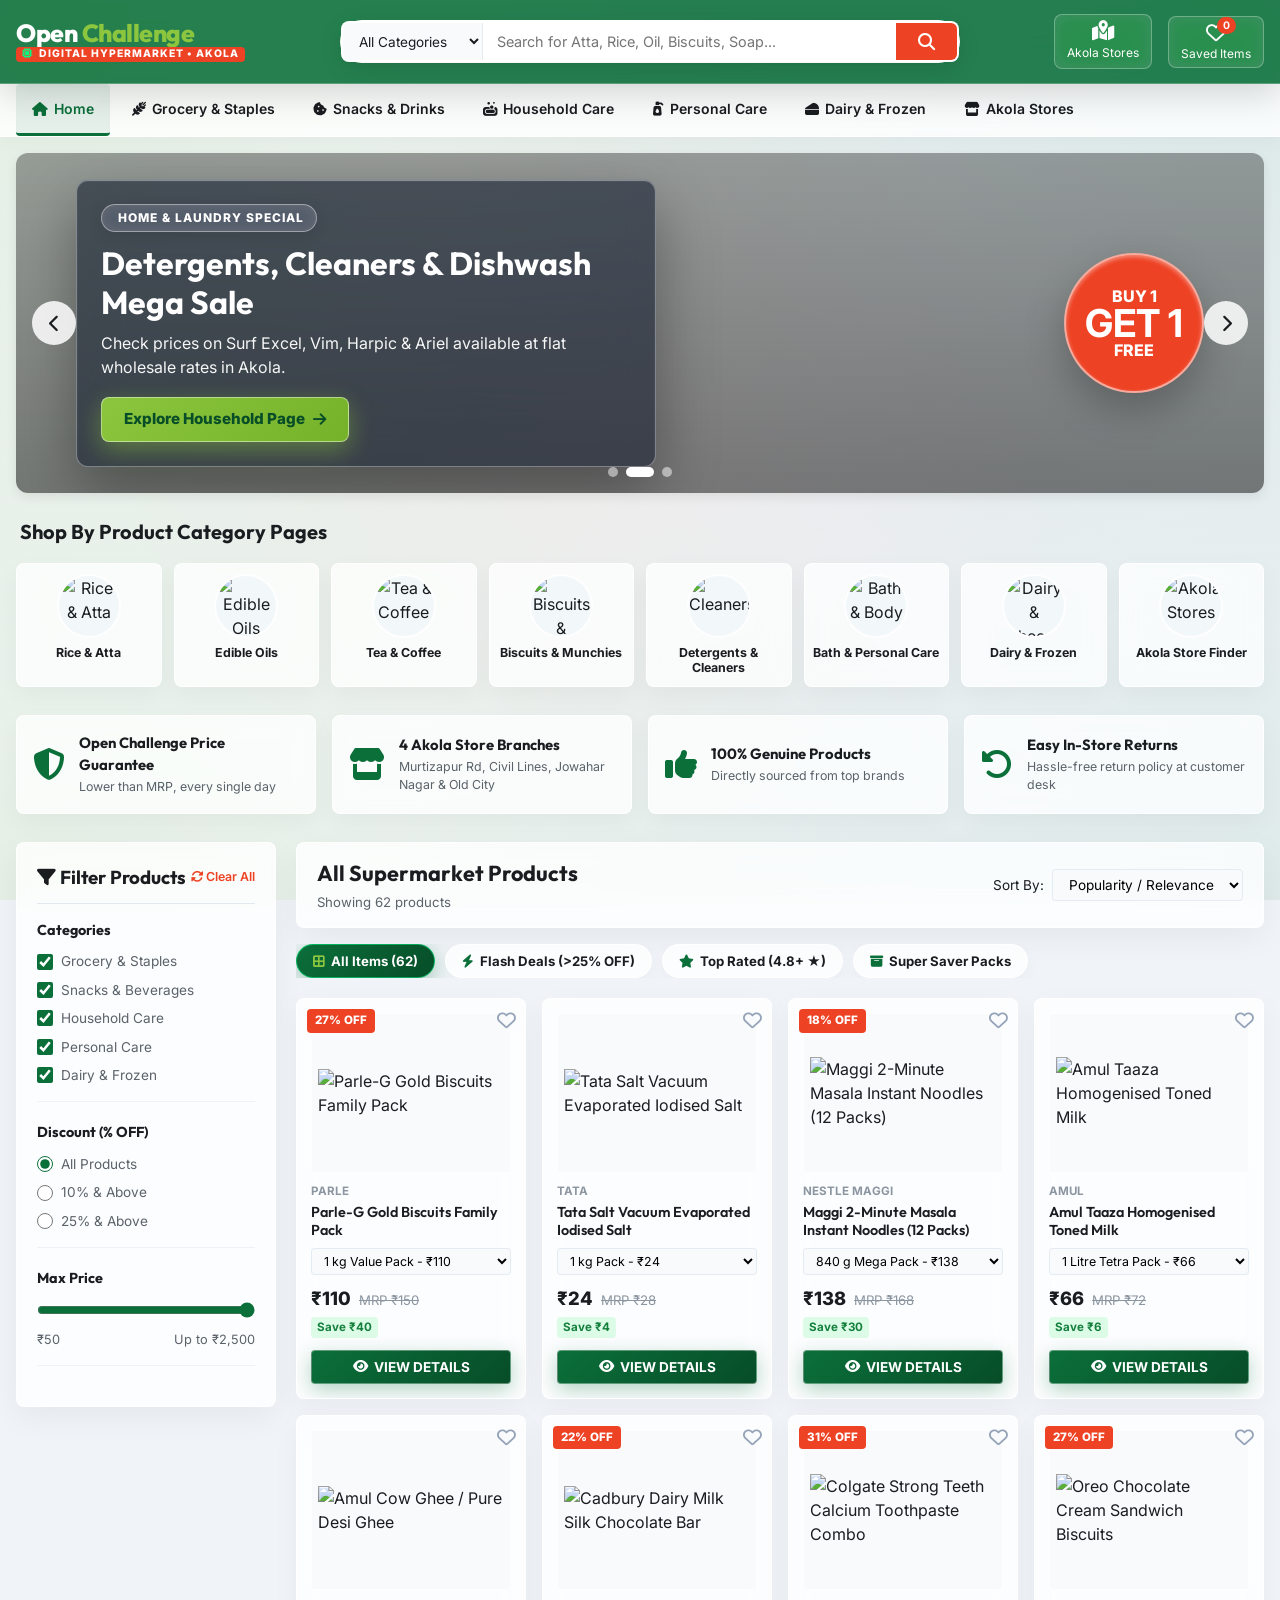
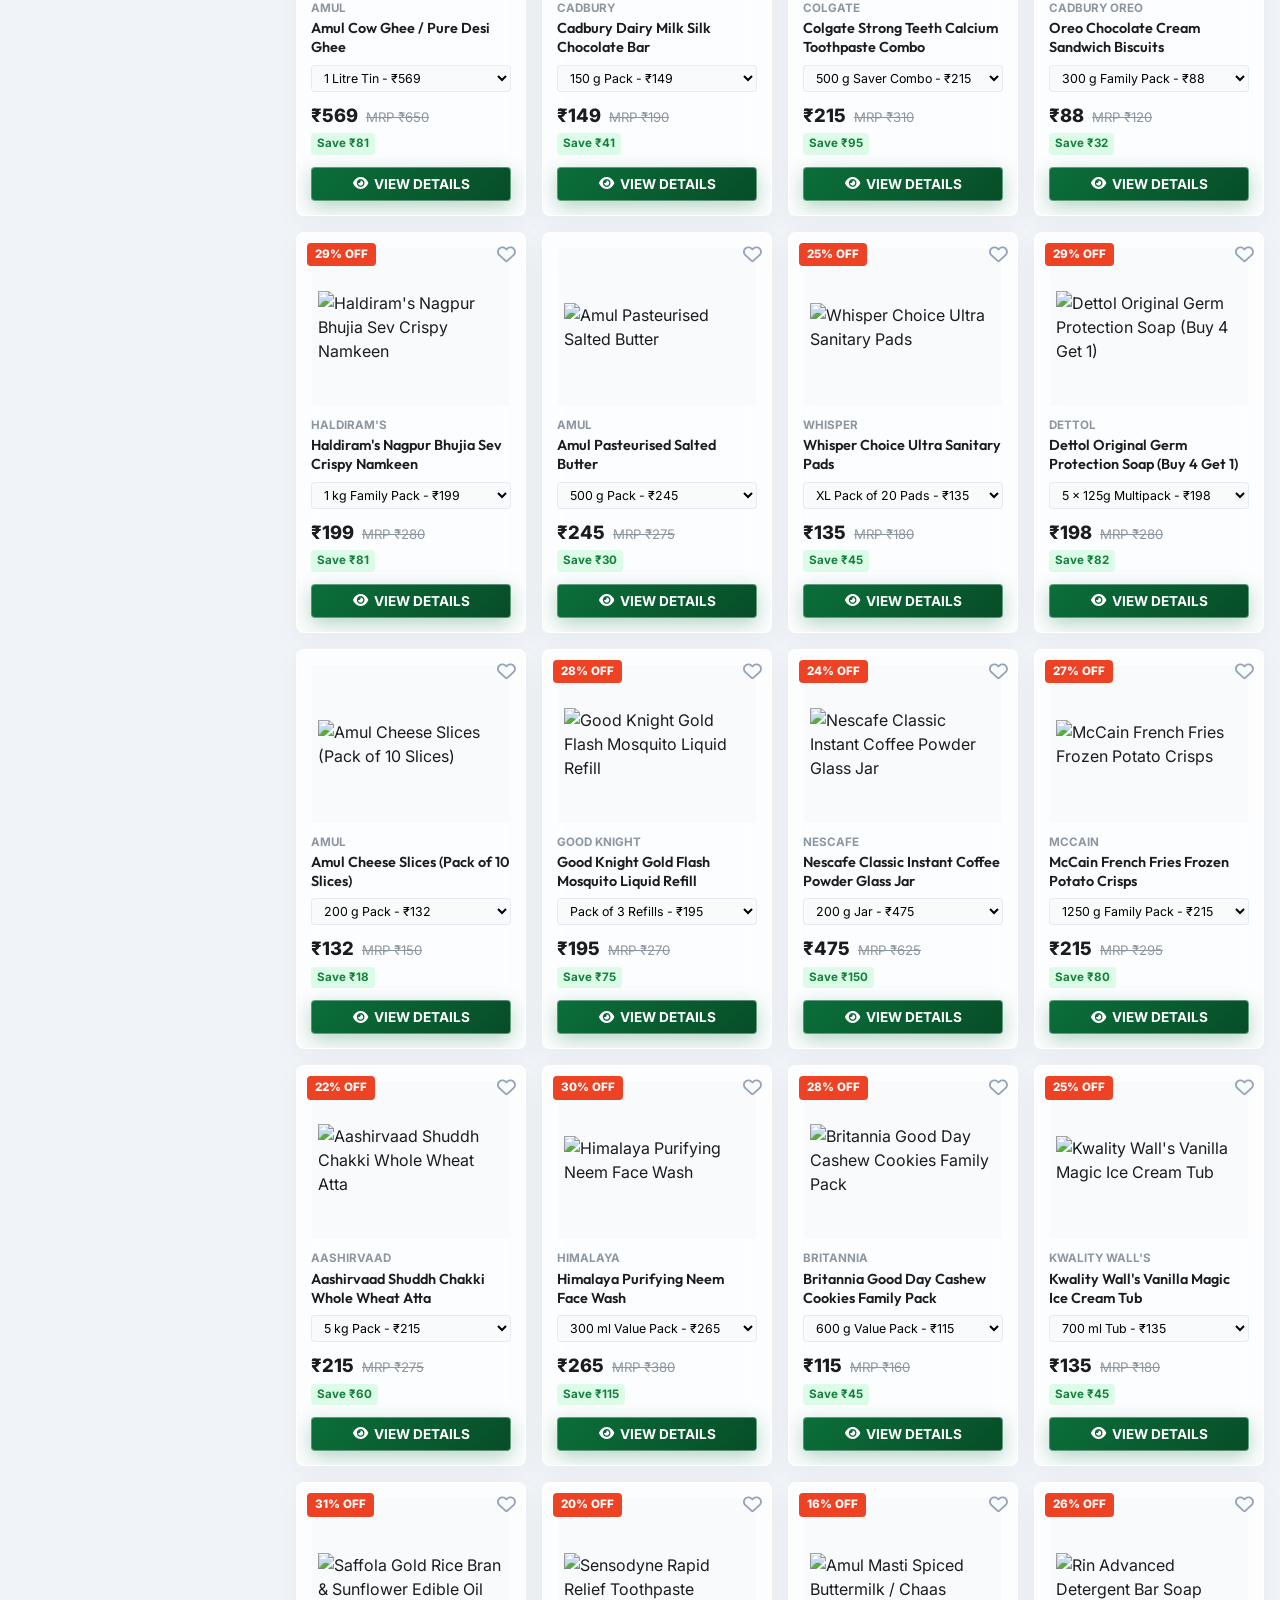
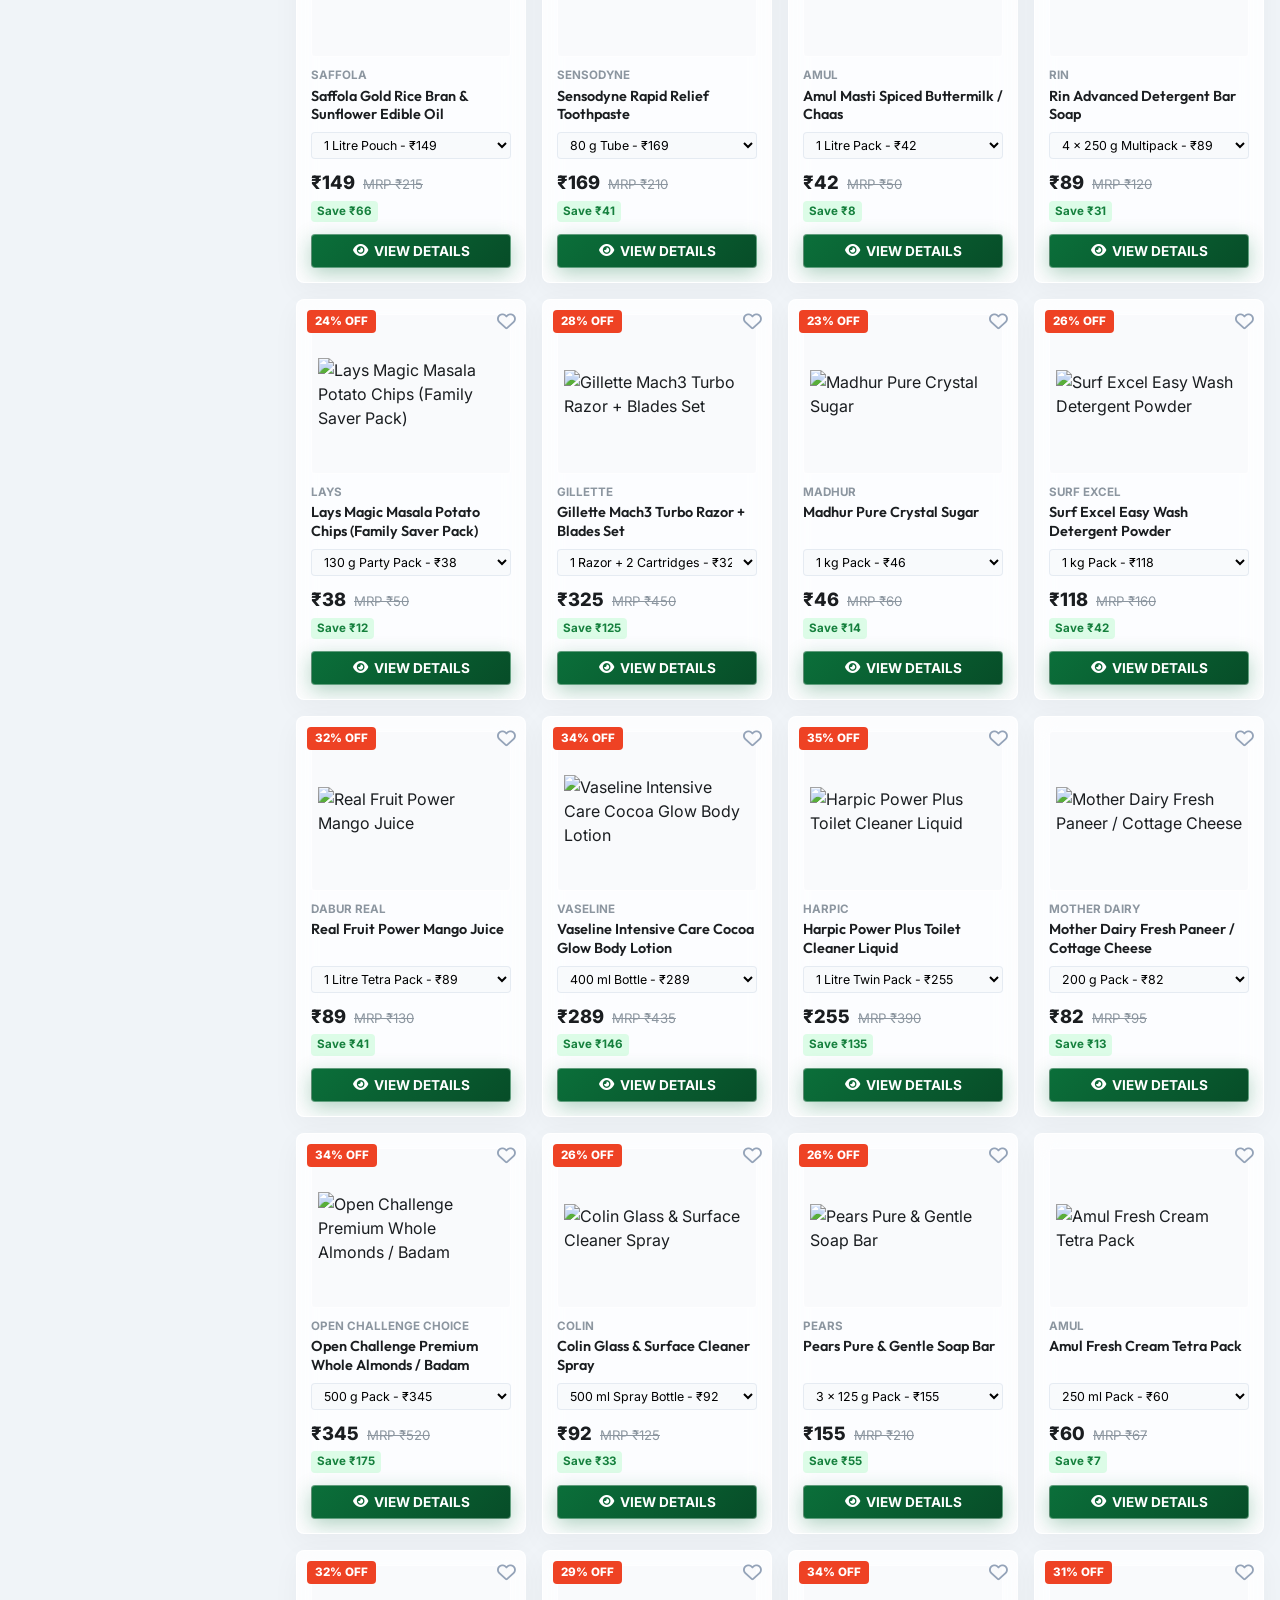
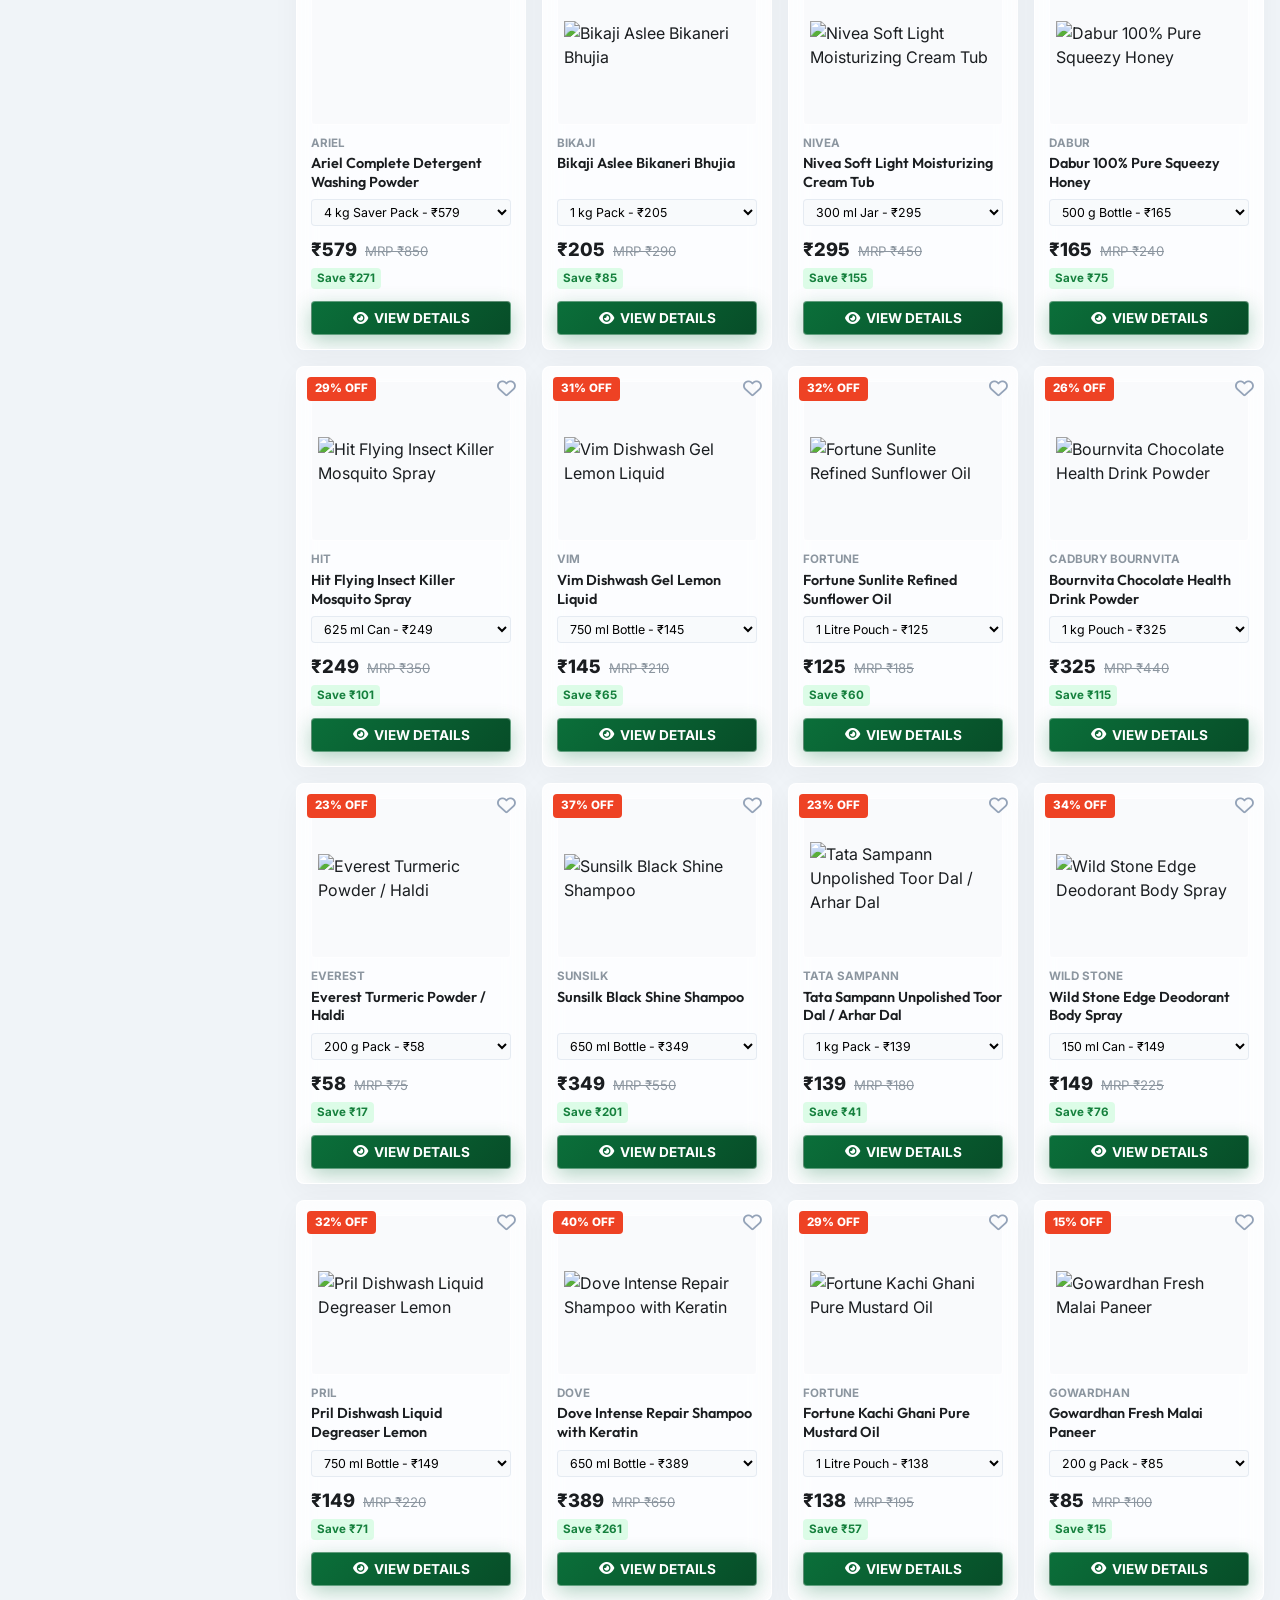
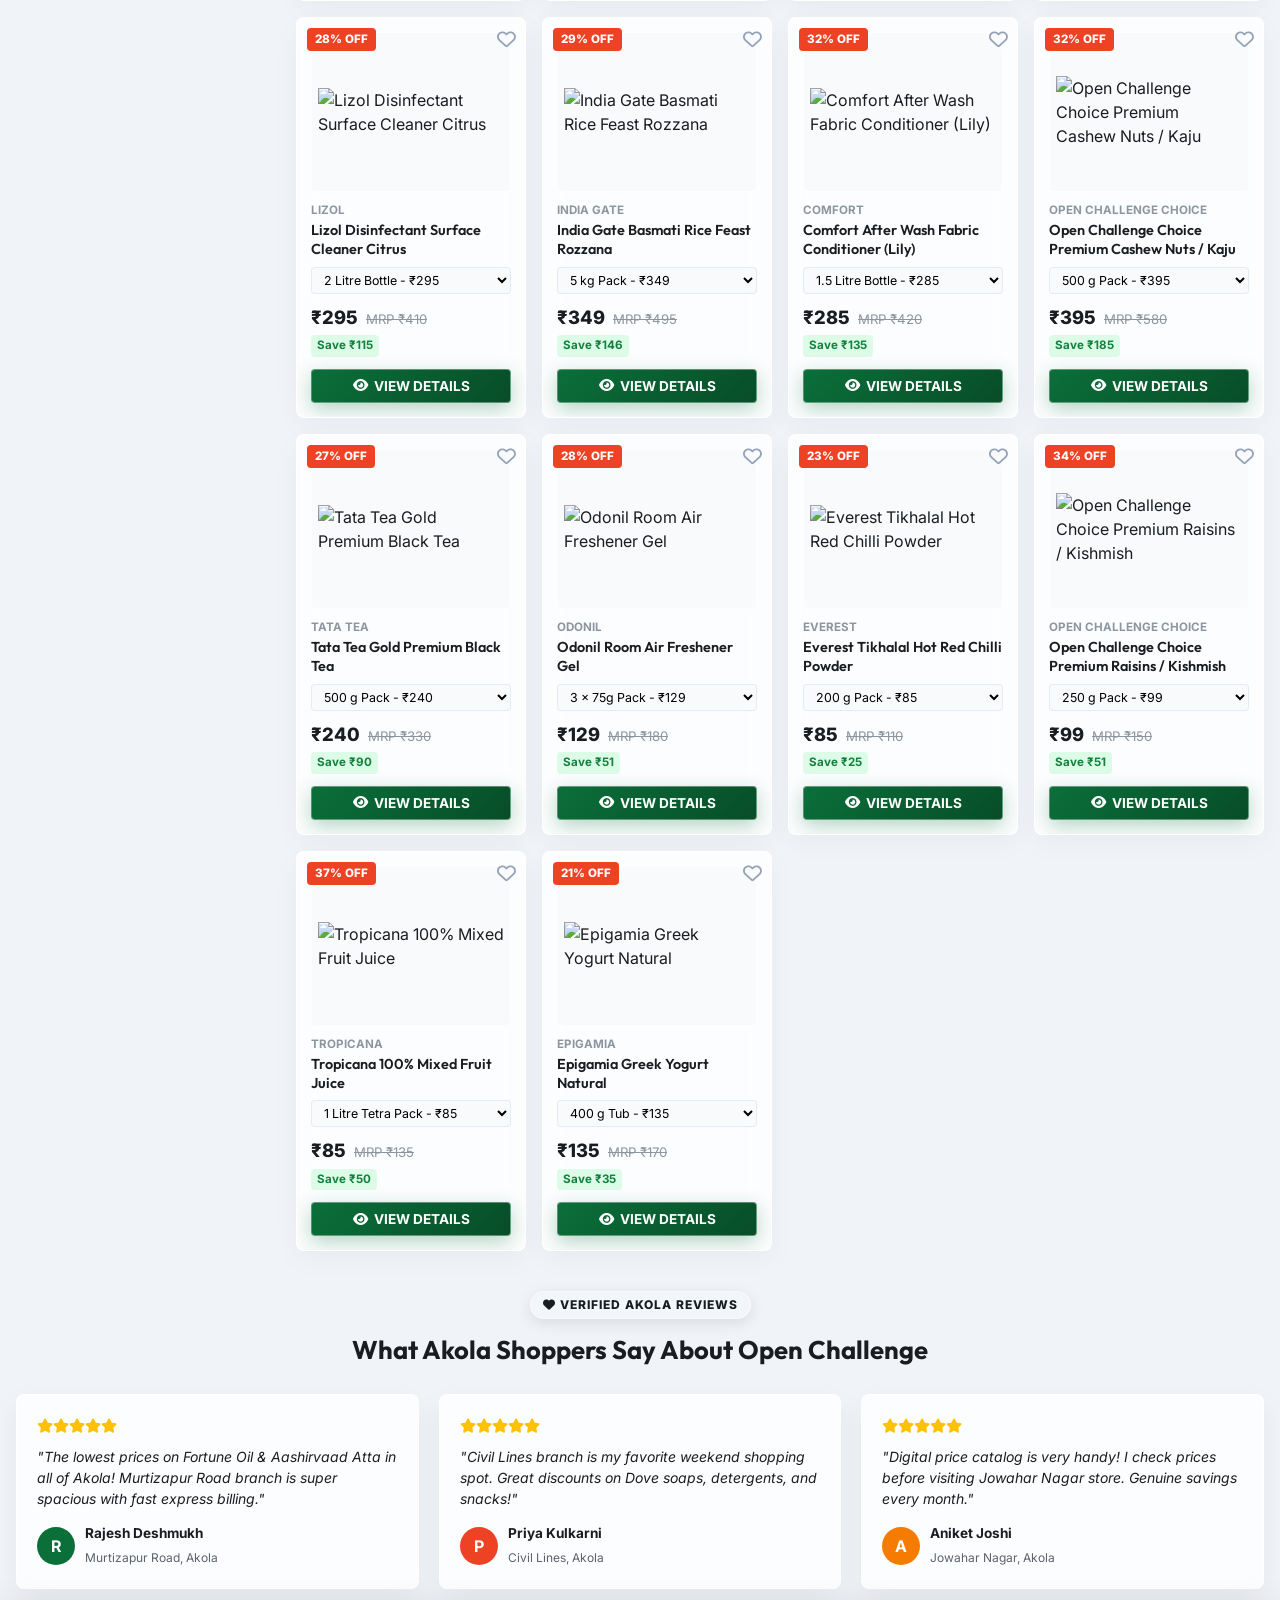
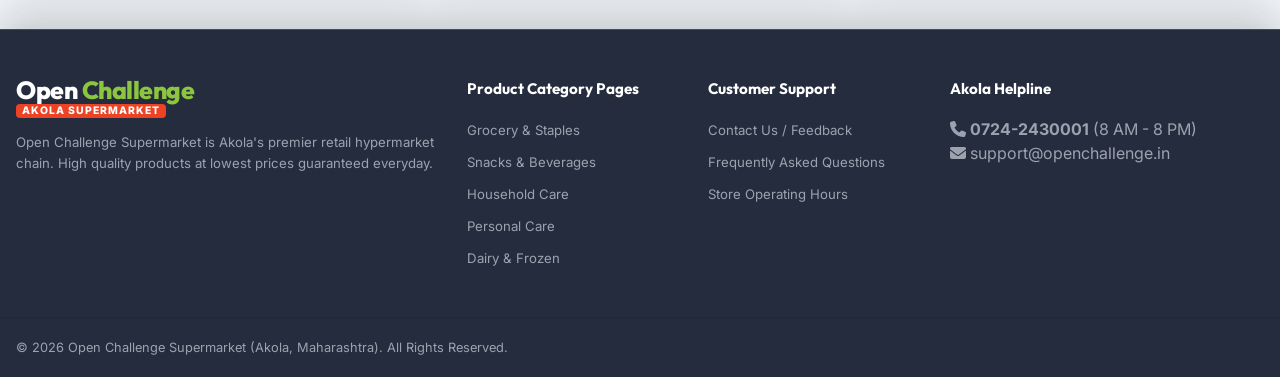
==== commit 8669e346: "Update files" ====
--- a/index.html
+++ b/index.html
@@ -19,23 +19,6 @@
 </head>
 <body>
 
-    <!-- Top Announcement Bar -->
-    <div class="announcement-bar">
-        <div class="container flex-between">
-            <div class="announcement-text">
-                <span class="pulse-led"></span>
-                <span><strong>Open Challenge Supermarket Akola</strong> | Digital Catalog & Daily Lowest Prices Guaranteed! <span class="digital-badge-pill">🟢 4 STORES OPEN</span></span>
-            </div>
-            <div class="announcement-links">
-                <a href="stores.html"><i class="fa-solid fa-location-dot"></i> Akola Store Locations</a>
-                <span class="divider">|</span>
-                <a href="about.html"><i class="fa-solid fa-circle-info"></i> About Us</a>
-                <span class="divider">|</span>
-                <a href="contact.html"><i class="fa-solid fa-headset"></i> Customer Support</a>
-            </div>
-        </div>
-    </div>
-
     <!-- Main Header -->
     <header class="main-header">
         <div class="container header-content">
@@ -262,13 +245,19 @@
             </div>
         </section>
 
+        <!-- Mobile Filter Overlay Backdrop -->
+        <div class="mobile-filter-backdrop" id="mobile-filter-backdrop"></div>
+
         <!-- Product Catalog Section (Sidebar + Grid) -->
         <section class="catalog-section container" id="catalog">
             
             <aside class="sidebar-filters" id="sidebar-filters">
                 <div class="sidebar-header">
                     <h3><i class="fa-solid fa-filter"></i> Filter Products</h3>
-                    <button class="reset-filter-btn" id="reset-filters-btn"><i class="fa-solid fa-rotate"></i> Clear All</button>
+                    <div style="display: flex; align-items: center; gap: 10px;">
+                        <button class="reset-filter-btn" id="reset-filters-btn"><i class="fa-solid fa-rotate"></i> Clear All</button>
+                        <button class="close-mobile-sidebar-btn" id="close-mobile-filter-btn" aria-label="Close Filter"><i class="fa-solid fa-xmark"></i></button>
+                    </div>
                 </div>
 
                 <div class="filter-group">
@@ -326,7 +315,10 @@
                         <span class="product-count" id="product-count-label">Showing 0 products</span>
                     </div>
 
-                    <div class="toolbar-right">
+                    <div class="toolbar-right" style="display: flex; align-items: center; gap: 10px;">
+                        <button class="mobile-filter-trigger-btn" id="open-mobile-filter-btn">
+                            <i class="fa-solid fa-sliders"></i> Filter
+                        </button>
                         <div class="sort-box">
                             <label for="sort-select">Sort By:</label>
                             <select id="sort-select" class="sort-dropdown">
--- a/style.css
+++ b/style.css
@@ -1827,5 +1827,462 @@
     margin-right: 3px;
 }
 
-
-
+/* ==========================================================================
+   MASTER MOBILE RESPONSIVE OVERHAUL (320px to 1024px)
+   ========================================================================== */
+
+/* Prevent horizontal page scroll overflow on touch devices */
+html, body {
+    overflow-x: hidden !important;
+    width: 100%;
+}
+
+/* Touch-friendly Scrollbars */
+.category-nav .nav-links,
+.digital-quick-filters {
+    overflow-x: auto !important;
+    white-space: nowrap !important;
+    -webkit-overflow-scrolling: touch !important;
+    scrollbar-width: none !important; /* Firefox */
+}
+
+.category-nav .nav-links::-webkit-scrollbar,
+.digital-quick-filters::-webkit-scrollbar {
+    display: none !important; /* Chrome / Safari / Edge */
+}
+
+/* Mobile Filter Drawer Base */
+.mobile-filter-trigger-btn {
+    display: none;
+    align-items: center;
+    gap: 6px;
+    background: linear-gradient(135deg, var(--dmart-green) 0%, var(--dmart-green-dark) 100%);
+    color: #FFFFFF;
+    font-weight: 700;
+    font-size: 0.85rem;
+    padding: 8px 14px;
+    border-radius: var(--radius-sm);
+    border: 1px solid rgba(255, 255, 255, 0.4);
+    cursor: pointer;
+    box-shadow: 0 4px 12px rgba(11, 111, 58, 0.25);
+}
+
+.close-mobile-sidebar-btn {
+    display: none;
+    background: none;
+    border: none;
+    font-size: 1.25rem;
+    color: var(--text-secondary);
+    cursor: pointer;
+}
+
+/* Tablet & Mobile Breakpoints (<= 1024px) */
+@media (max-width: 1024px) {
+    .container {
+        padding: 0 12px;
+    }
+
+    /* Mobile Filter Drawer System */
+    .mobile-filter-trigger-btn { display: flex; }
+    
+    .sidebar-filters {
+        position: fixed;
+        bottom: -100%;
+        left: 0;
+        right: 0;
+        z-index: 1200;
+        background: rgba(255, 255, 255, 0.96) !important;
+        backdrop-filter: blur(20px) !important;
+        -webkit-backdrop-filter: blur(20px) !important;
+        border-radius: 20px 20px 0 0 !important;
+        border-top: 1px solid rgba(255, 255, 255, 0.9) !important;
+        box-shadow: 0 -15px 40px rgba(0, 0, 0, 0.25) !important;
+        padding: 24px 20px !important;
+        max-height: 82vh;
+        overflow-y: auto;
+        transition: bottom 0.35s cubic-bezier(0.4, 0, 0.2, 1);
+        display: block !important;
+    }
+    
+    .sidebar-filters.mobile-active {
+        bottom: 0 !important;
+    }
+    
+    .close-mobile-sidebar-btn { display: block; }
+
+    .mobile-filter-backdrop {
+        position: fixed;
+        inset: 0;
+        background: rgba(15, 23, 42, 0.6);
+        backdrop-filter: blur(6px);
+        -webkit-backdrop-filter: blur(6px);
+        z-index: 1199;
+        opacity: 0;
+        pointer-events: none;
+        transition: opacity 0.3s ease;
+    }
+
+    .mobile-filter-backdrop.mobile-active {
+        opacity: 1;
+        pointer-events: auto;
+    }
+
+    .catalog-section {
+        grid-template-columns: 1fr;
+    }
+
+    .products-grid {
+        grid-template-columns: repeat(3, 1fr);
+        gap: 14px;
+    }
+
+    .category-grid {
+        grid-template-columns: repeat(4, 1fr);
+        gap: 10px;
+    }
+}
+
+/* Smartphone Breakpoint (<= 768px) */
+@media (max-width: 768px) {
+    /* Announcement Bar */
+    .announcement-bar {
+        font-size: 0.75rem;
+        padding: 6px 0;
+    }
+
+    .announcement-bar .flex-between {
+        flex-direction: column;
+        gap: 4px;
+        text-align: center;
+    }
+
+    .announcement-links {
+        gap: 8px;
+        font-size: 0.725rem;
+    }
+
+    /* Main Header Layout */
+    .main-header {
+        padding: 10px 0;
+    }
+
+    .header-content {
+        display: flex;
+        flex-wrap: wrap;
+        align-items: center;
+        justify-content: space-between;
+        gap: 10px;
+    }
+
+    .logo-container {
+        order: 1;
+    }
+
+    .logo-main {
+        font-size: 1.25rem !important;
+    }
+
+    .logo-sub {
+        font-size: 0.625rem !important;
+    }
+
+    .header-actions {
+        order: 2;
+        gap: 8px;
+    }
+
+    .action-btn {
+        padding: 5px 10px;
+        font-size: 0.7rem;
+    }
+
+    .action-btn i {
+        font-size: 1.05rem;
+    }
+
+    .search-container {
+        order: 3;
+        width: 100%;
+        max-width: 100%;
+        margin-top: 4px;
+    }
+
+    .search-wrapper {
+        height: 42px;
+    }
+
+    .search-cat-dropdown {
+        max-width: 105px;
+        font-size: 0.775rem;
+        padding: 0 8px;
+    }
+
+    .search-wrapper input {
+        font-size: 0.825rem;
+        padding: 8px 10px;
+    }
+
+    .search-btn {
+        padding: 0 16px;
+    }
+
+    /* Category Navigation Horizontal Touch Scroll */
+    .category-nav {
+        padding: 2px 0;
+    }
+
+    .nav-links {
+        display: flex;
+        gap: 4px;
+        padding: 4px 8px;
+    }
+
+    .nav-link {
+        padding: 10px 12px;
+        font-size: 0.8rem;
+        flex-shrink: 0;
+    }
+
+    /* Page Hero Banners */
+    .page-hero-section {
+        padding: 28px 0;
+    }
+
+    .page-hero-content h1 {
+        font-size: 1.5rem;
+    }
+
+    .page-hero-content p {
+        font-size: 0.9rem;
+    }
+
+    /* Hero Carousel Slider */
+    .carousel-container {
+        height: 260px;
+    }
+
+    .slide {
+        padding: 0 20px;
+    }
+
+    .slide-content {
+        max-width: 100%;
+        padding: 16px;
+    }
+
+    .slide-content h2 {
+        font-size: 1.3rem;
+        line-height: 1.25;
+        margin-bottom: 6px;
+    }
+
+    .slide-content p {
+        font-size: 0.85rem;
+        margin-bottom: 12px;
+    }
+
+    .slide-btn {
+        padding: 8px 16px;
+        font-size: 0.85rem;
+    }
+
+    .slide-badge-circle {
+        display: none !important;
+    }
+
+    .digital-timer-widget {
+        padding: 8px 12px;
+        margin-top: 8px;
+    }
+
+    .timer-label {
+        font-size: 0.65rem;
+    }
+
+    .t-unit {
+        padding: 2px 6px;
+        min-width: 36px;
+    }
+
+    .t-unit strong {
+        font-size: 1rem;
+    }
+
+    .t-unit small {
+        font-size: 0.55rem;
+    }
+
+    /* Promises Ribbon */
+    .promises-ribbon {
+        grid-template-columns: repeat(2, 1fr);
+        gap: 10px;
+    }
+
+    .promise-item {
+        padding: 12px;
+        gap: 10px;
+    }
+
+    .promise-item i {
+        font-size: 1.5rem;
+    }
+
+    .promise-item h4 {
+        font-size: 0.85rem;
+    }
+
+    .promise-item p {
+        font-size: 0.725rem;
+    }
+
+    /* Catalog Toolbar */
+    .catalog-toolbar {
+        padding: 12px 14px;
+        flex-direction: column;
+        align-items: stretch;
+        gap: 10px;
+    }
+
+    .toolbar-left h2 {
+        font-size: 1.15rem;
+    }
+
+    .toolbar-right {
+        justify-content: space-between;
+        width: 100%;
+    }
+
+    .sort-box {
+        font-size: 0.775rem;
+    }
+
+    .sort-dropdown {
+        padding: 4px 8px;
+        font-size: 0.775rem;
+    }
+
+    /* Reviews & Grid Layouts */
+    .reviews-grid, .stores-grid, .values-grid, .contact-cards-grid, .about-grid-2 {
+        grid-template-columns: 1fr;
+        gap: 14px;
+    }
+
+    .footer-top {
+        grid-template-columns: 1fr 1fr;
+        gap: 20px;
+    }
+
+    .product-detail-layout {
+        grid-template-columns: 1fr;
+        gap: 16px;
+    }
+
+    .detail-img-box {
+        height: 220px;
+    }
+}
+
+/* Small Smartphone Breakpoint (<= 600px) */
+@media (max-width: 600px) {
+    .products-grid {
+        grid-template-columns: repeat(2, 1fr);
+        gap: 10px;
+    }
+
+    .product-card {
+        padding: 10px;
+    }
+
+    .product-img-wrapper {
+        height: 130px;
+    }
+
+    .product-title {
+        font-size: 0.825rem;
+        height: 2.5em;
+        margin-bottom: 6px;
+    }
+
+    .product-variant-select {
+        padding: 3px 6px;
+        font-size: 0.725rem;
+        margin-bottom: 6px;
+    }
+
+    .dmart-price {
+        font-size: 1.05rem;
+    }
+
+    .mrp-price {
+        font-size: 0.75rem;
+    }
+
+    .save-badge {
+        font-size: 0.675rem;
+        padding: 2px 4px;
+    }
+
+    .btn-view-details {
+        padding: 7px 10px;
+        font-size: 0.775rem;
+    }
+
+    .category-grid {
+        grid-template-columns: repeat(4, 1fr);
+        gap: 8px;
+    }
+
+    .cat-card {
+        padding: 8px 4px;
+    }
+
+    .cat-thumb-box {
+        width: 48px;
+        height: 48px;
+    }
+
+    .cat-card span {
+        font-size: 0.7rem;
+    }
+
+    .promises-ribbon {
+        grid-template-columns: 1fr;
+    }
+
+    .footer-top {
+        grid-template-columns: 1fr;
+        gap: 20px;
+    }
+}
+
+/* Extra Small Phones (<= 380px) */
+@media (max-width: 380px) {
+    .category-grid {
+        grid-template-columns: repeat(3, 1fr);
+    }
+
+    .products-grid {
+        grid-template-columns: repeat(2, 1fr);
+        gap: 8px;
+    }
+
+    .product-card {
+        padding: 8px;
+    }
+
+    .product-img-wrapper {
+        height: 115px;
+    }
+
+    .action-text {
+        display: none;
+    }
+
+    .action-btn {
+        padding: 6px 8px;
+    }
+}
+
+
+
+
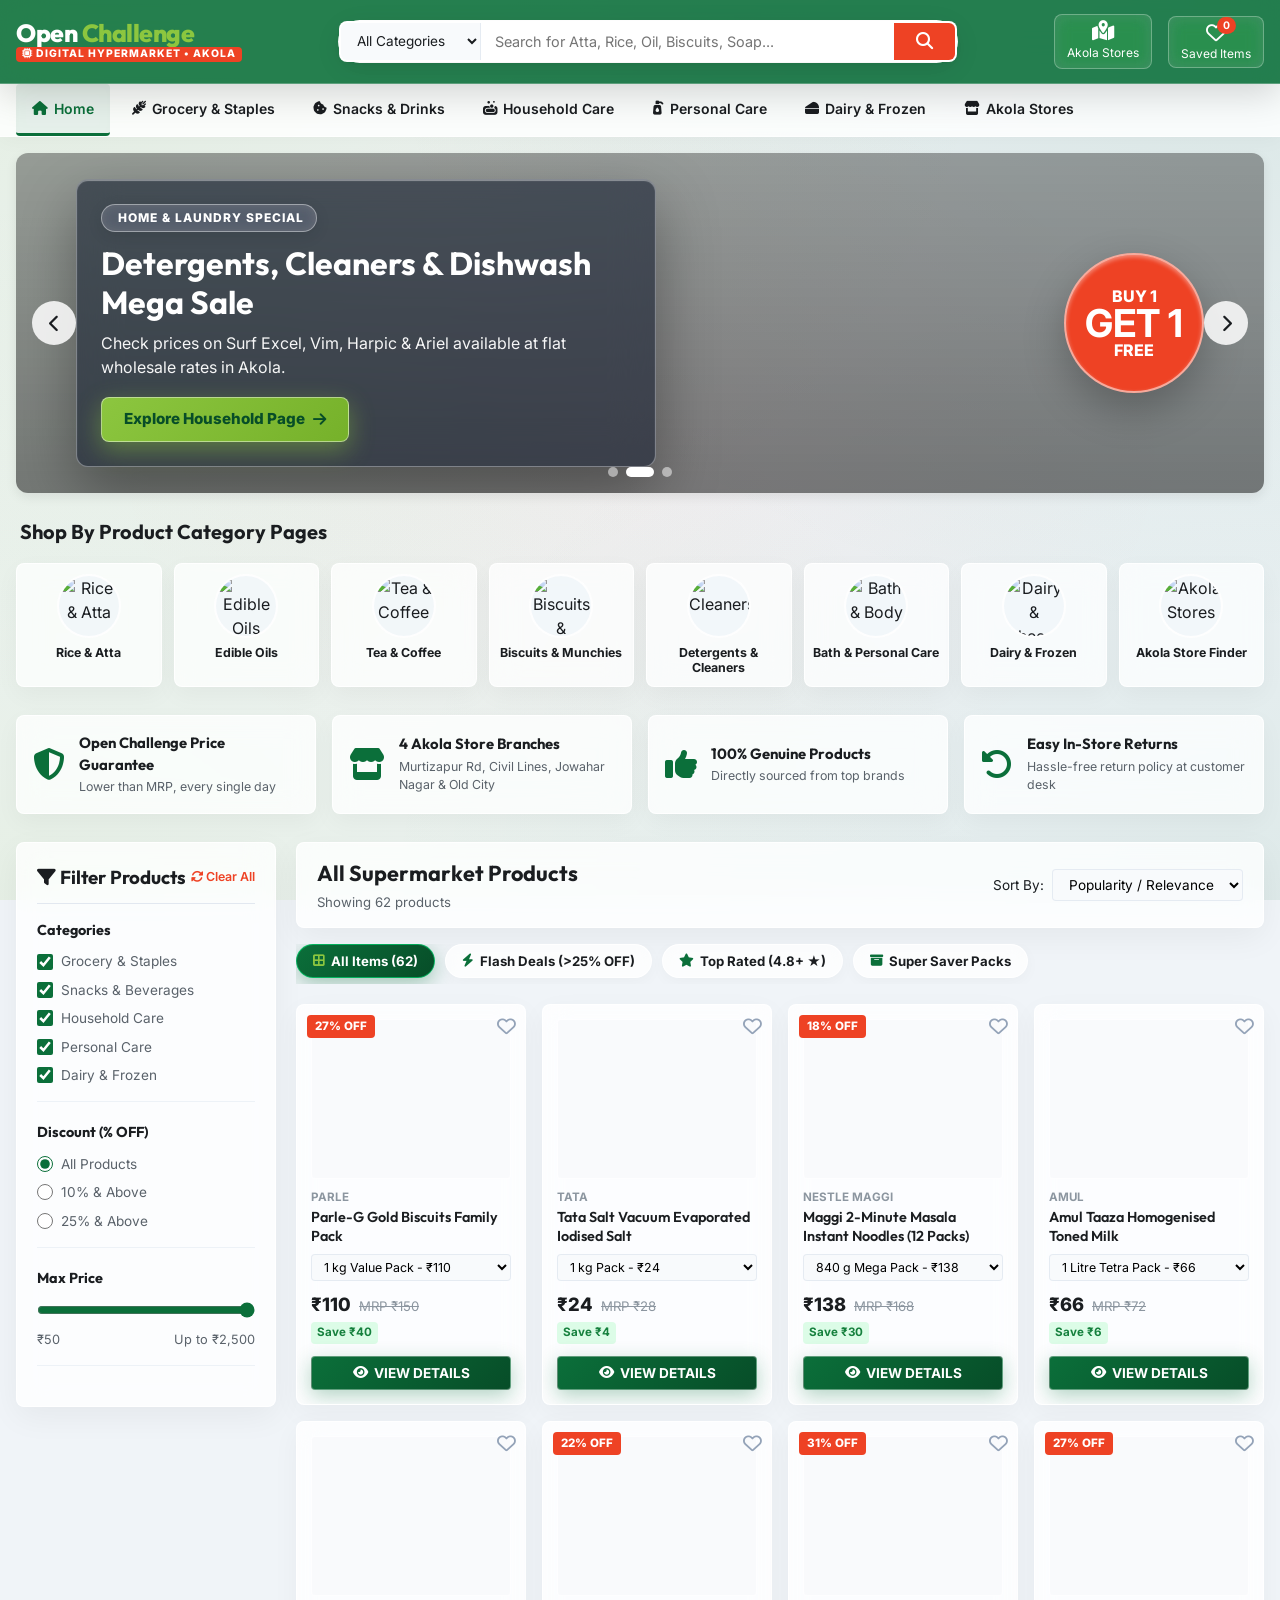
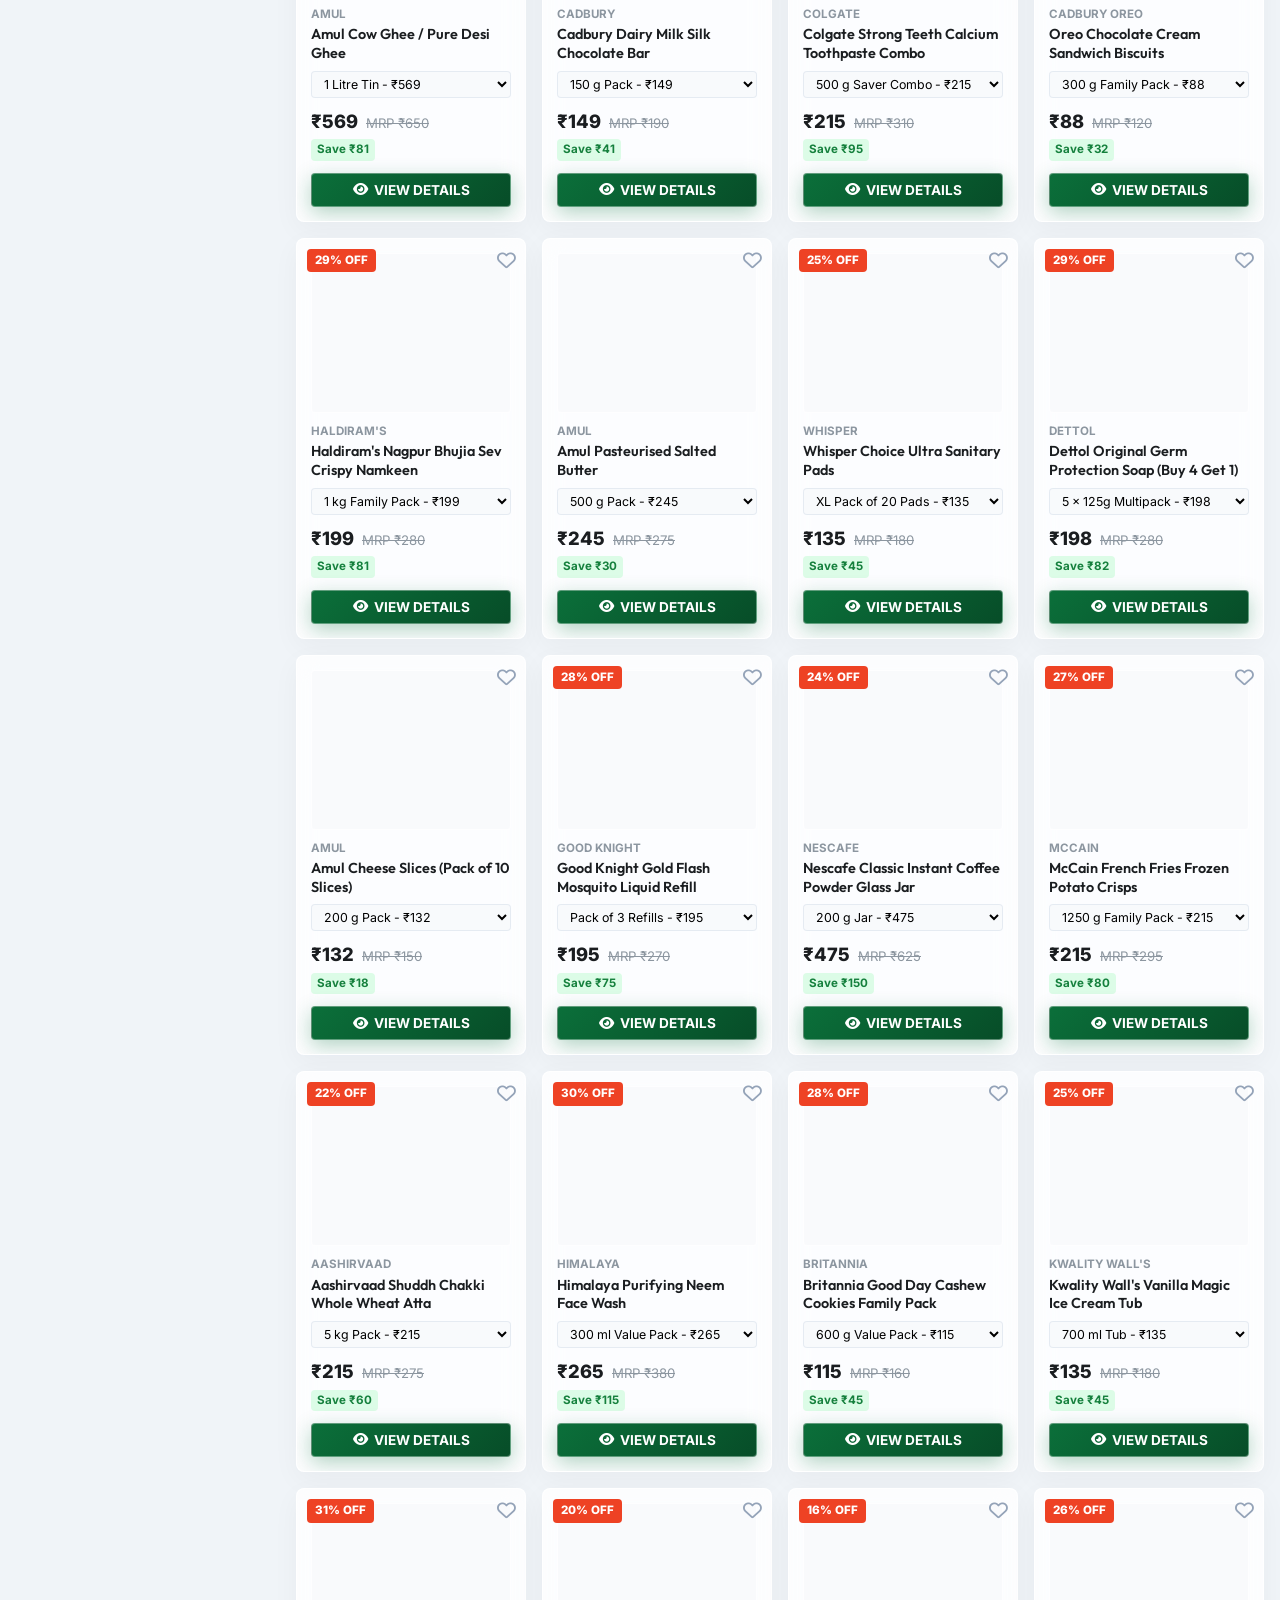
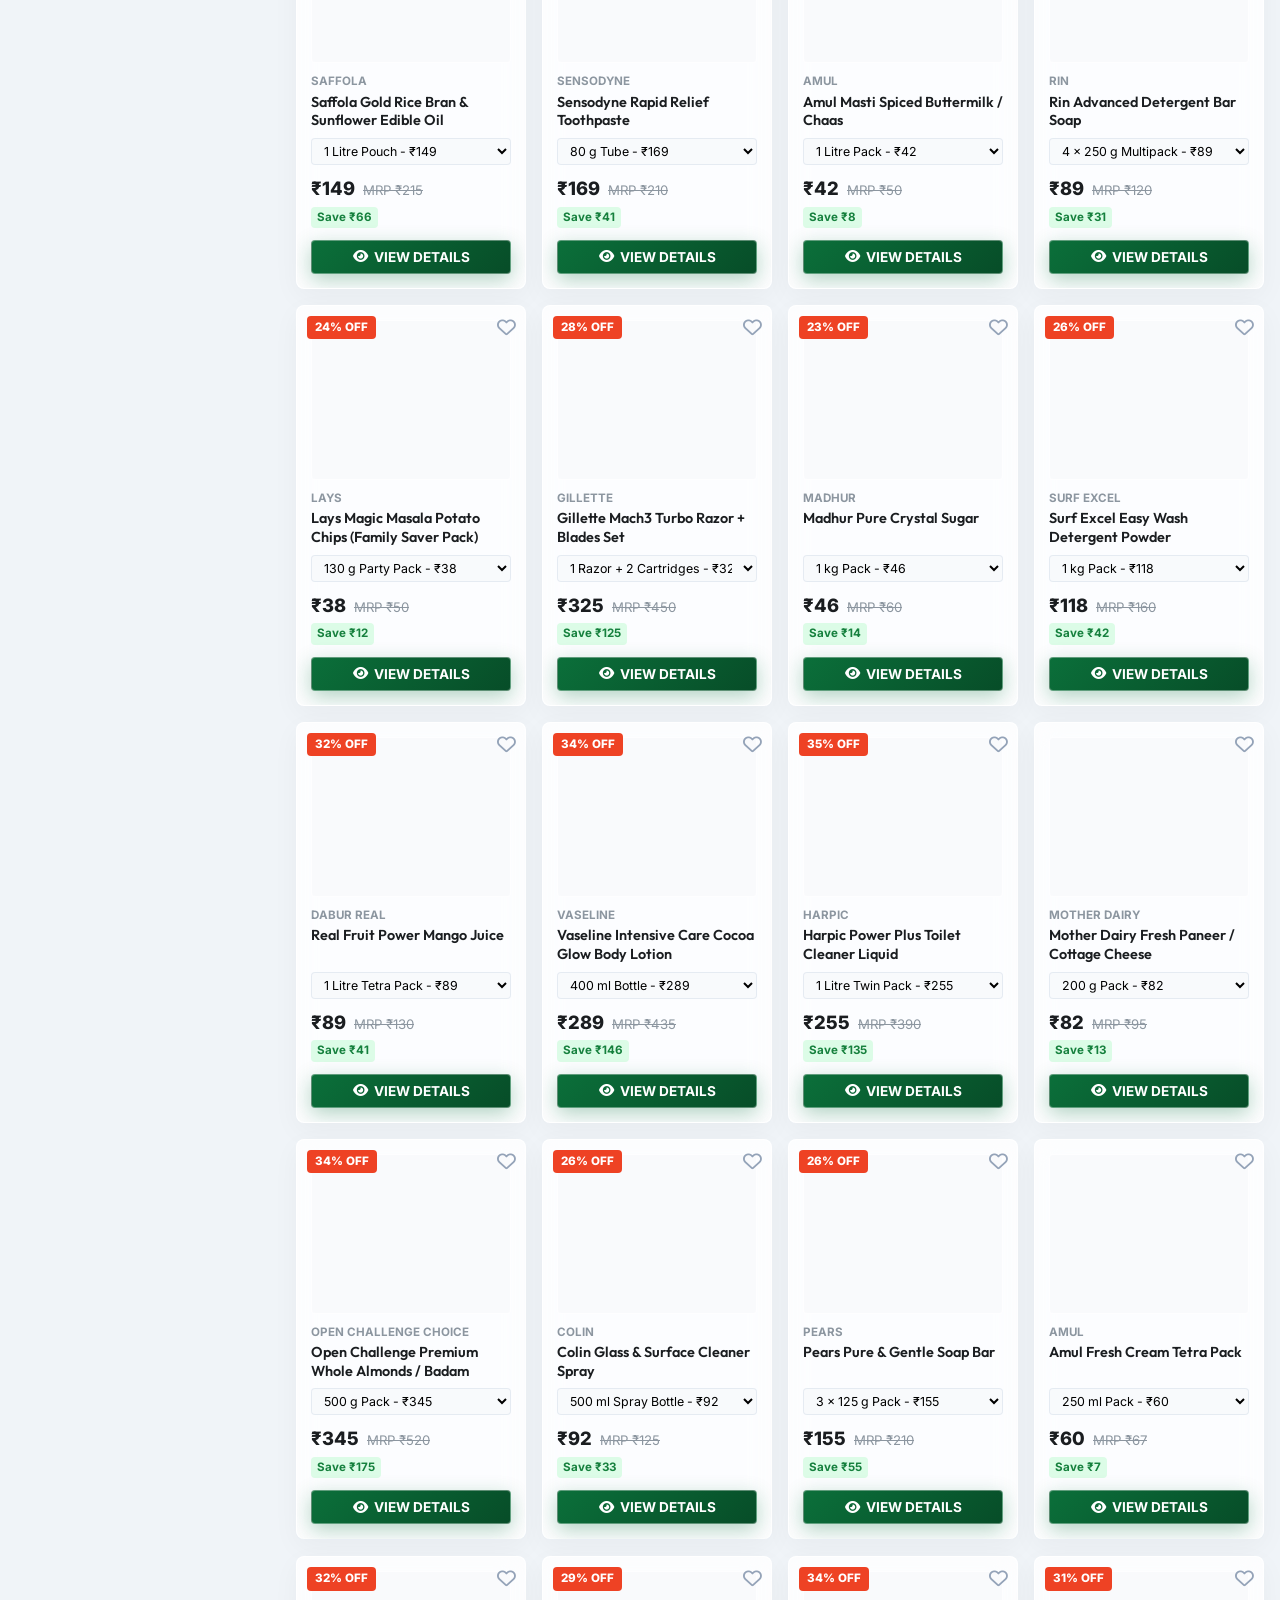
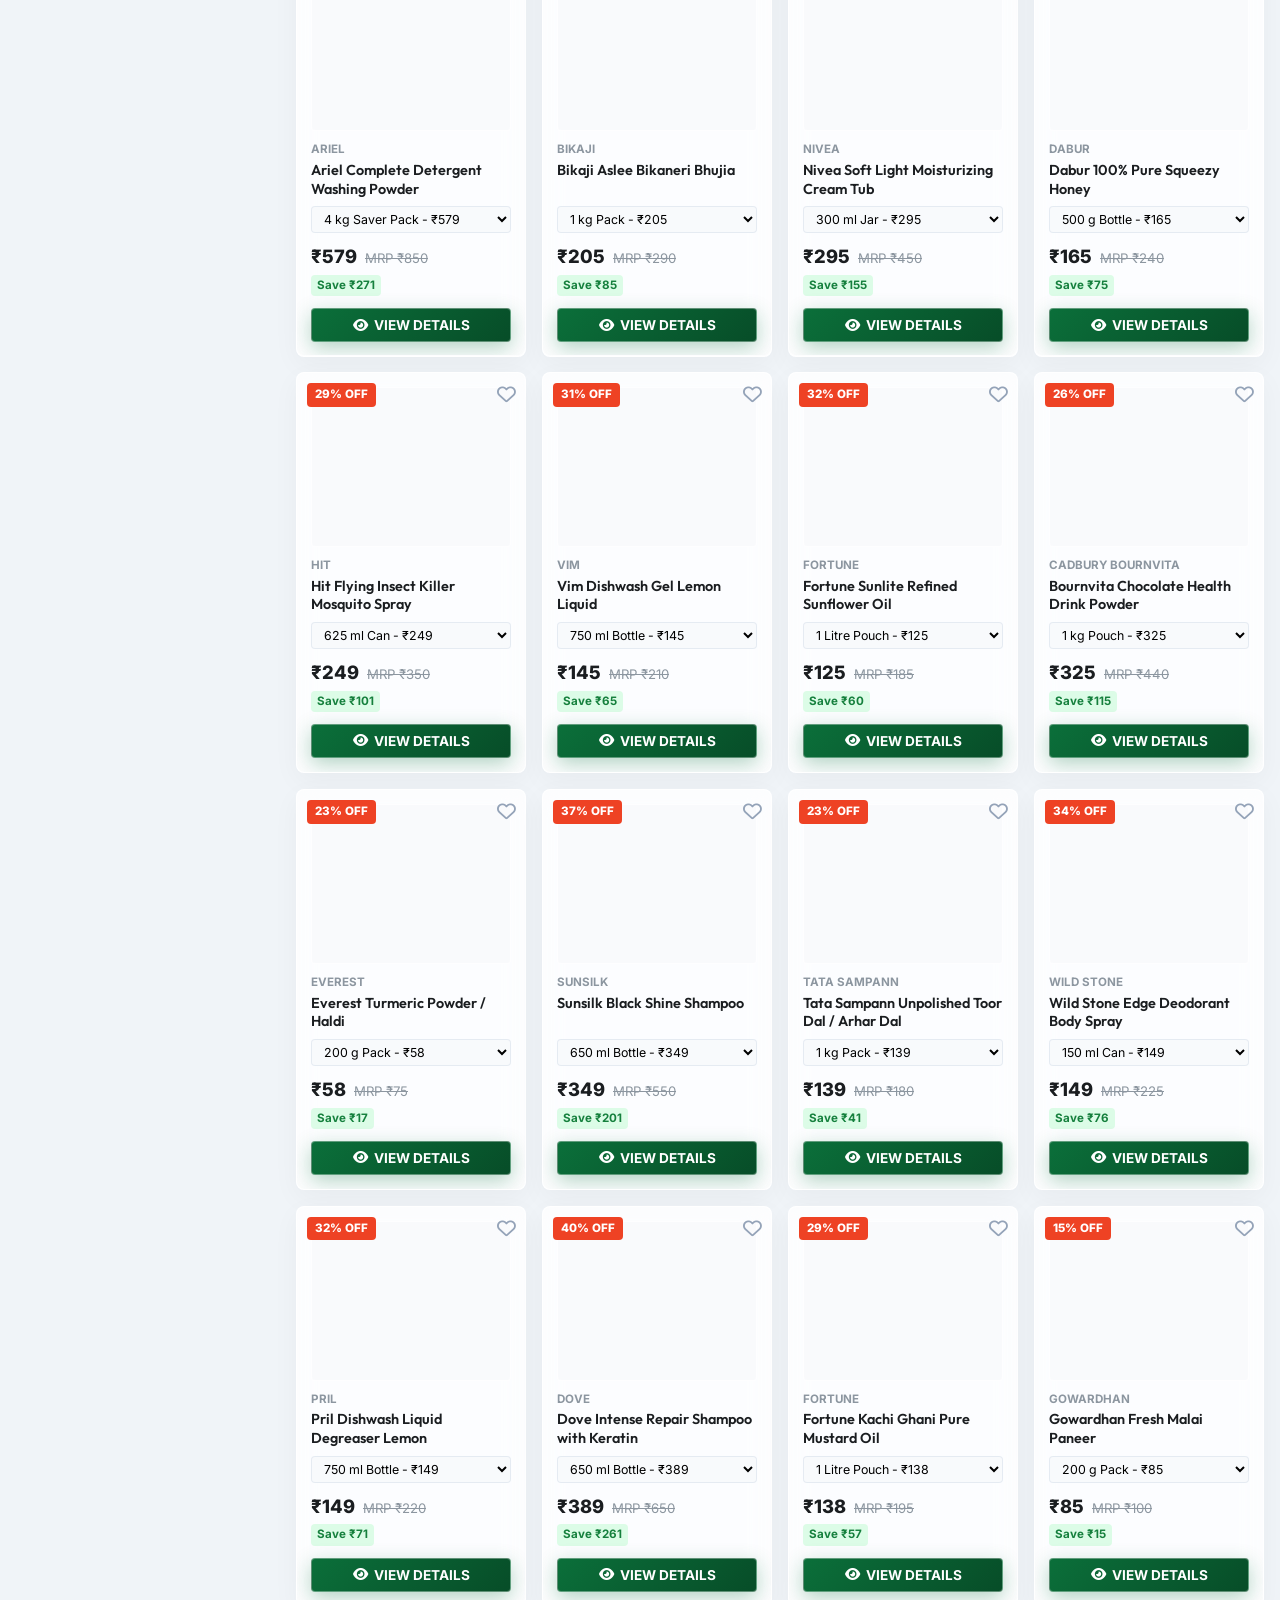
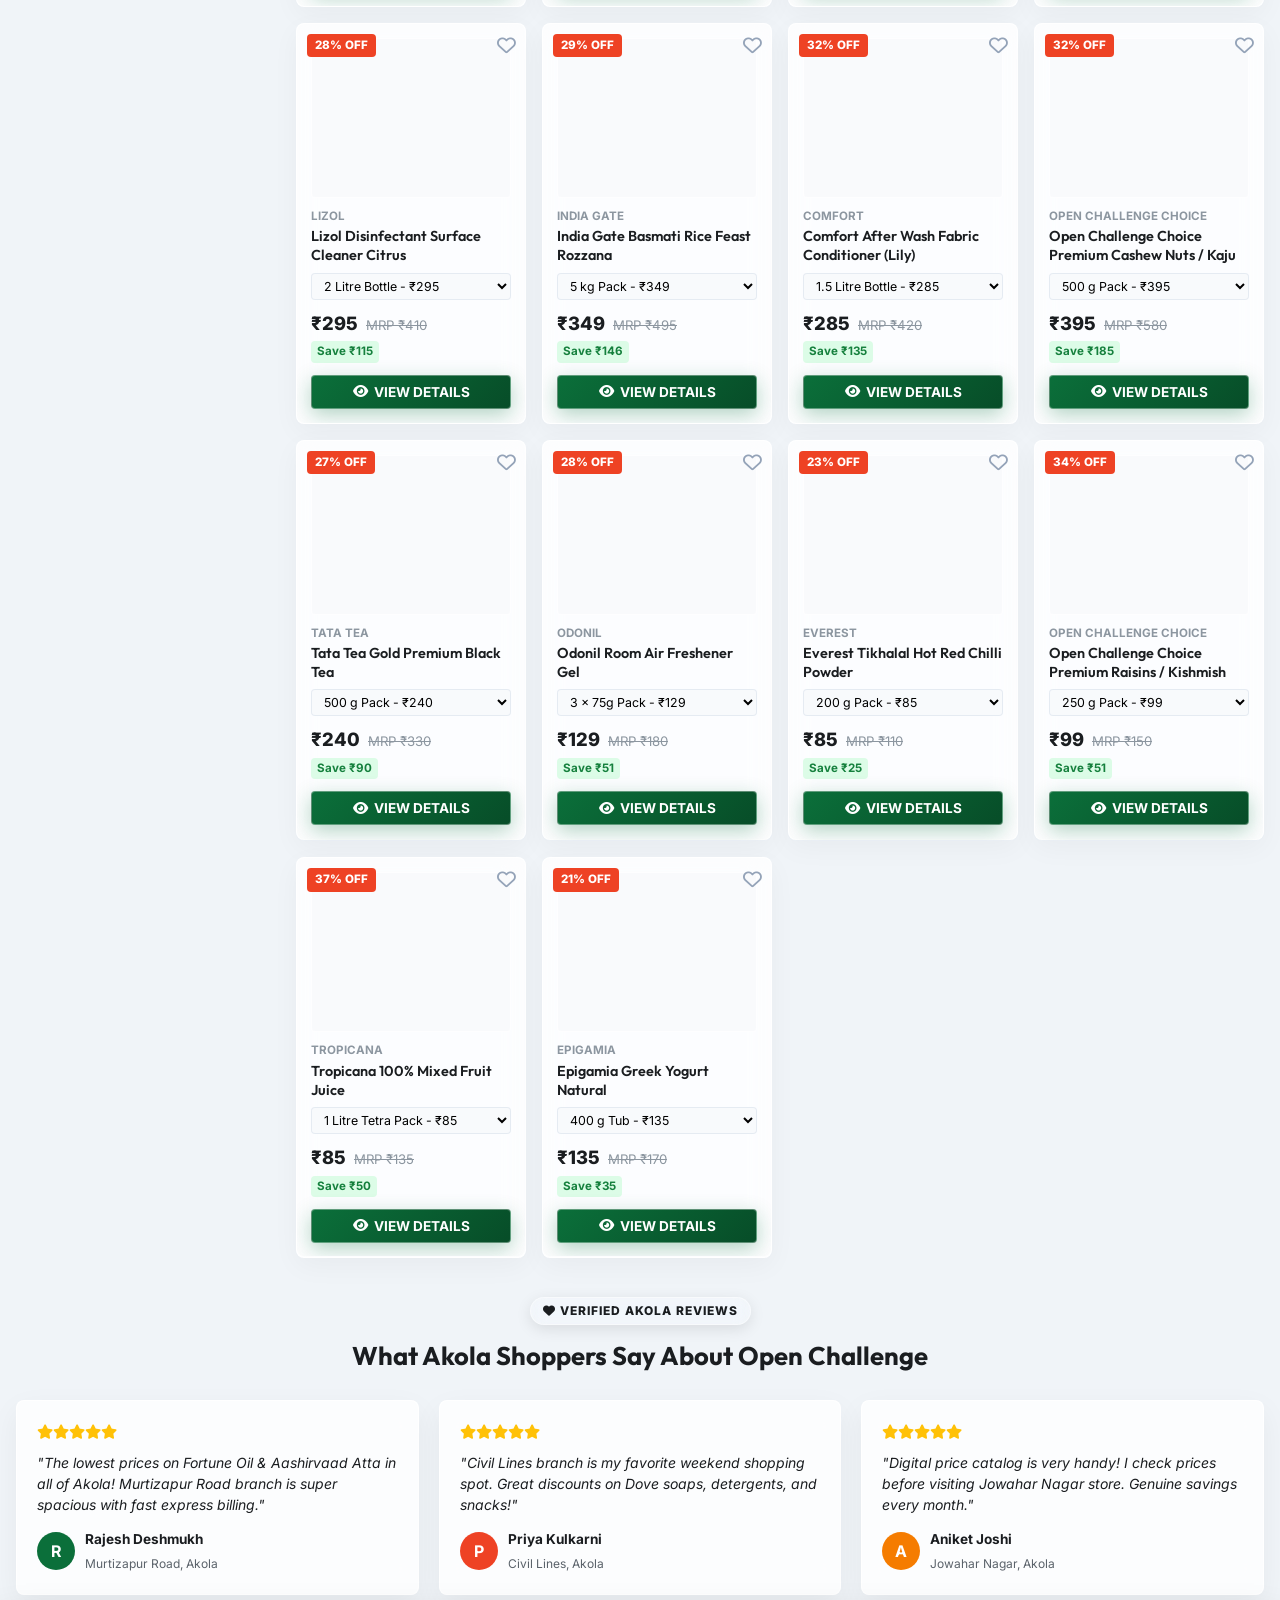
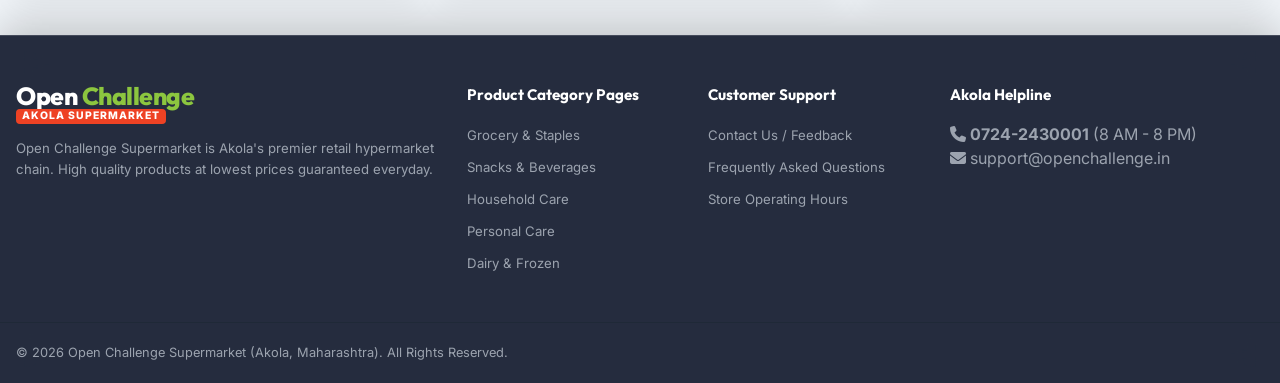
==== commit 795e60f0: "Update files" ====
--- a/index.html
+++ b/index.html
@@ -356,7 +356,7 @@
                 <h2 style="font-size: 1.6rem; color: var(--text-primary);">What Akola Shoppers Say About Open Challenge</h2>
             </div>
             
-            <div class="reviews-grid" style="display: grid; grid-template-columns: repeat(3, 1fr); gap: 20px;">
+            <div class="reviews-grid">
                 <div class="review-card" style="padding: 20px; border-radius: var(--radius-md); background: rgba(255,255,255,0.8); backdrop-filter: blur(14px); border: 1px solid rgba(255,255,255,0.85); box-shadow: 0 10px 30px rgba(0,0,0,0.05);">
                     <div class="stars" style="color: #FFC107; margin-bottom: 10px; font-size: 0.9rem;">
                         <i class="fa-solid fa-star"></i><i class="fa-solid fa-star"></i><i class="fa-solid fa-star"></i><i class="fa-solid fa-star"></i><i class="fa-solid fa-star"></i>
--- a/style.css
+++ b/style.css
@@ -38,13 +38,17 @@
 }
 
 /* Resets & Base Styles */
-* {
+*, *::before, *::after {
     margin: 0;
     padding: 0;
-    box-sizing: border-box;
-}
-
-html {
+    box-sizing: border-box !important;
+}
+
+html, body {
+    width: 100%;
+    max-width: 100vw;
+    overflow-x: hidden !important;
+    position: relative;
     scroll-behavior: smooth;
     font-size: 16px;
 }
@@ -57,6 +61,11 @@
     -webkit-font-smoothing: antialiased;
 }
 
+img, video, iframe, svg, canvas {
+    max-width: 100%;
+    height: auto;
+}
+
 h1, h2, h3, h4, h5, h6 {
     font-family: 'Outfit', 'Inter', sans-serif;
     color: var(--text-primary);
@@ -83,6 +92,8 @@
     max-width: 1280px;
     margin: 0 auto;
     padding: 0 16px;
+    width: 100%;
+    box-sizing: border-box;
 }
 
 .flex-between {
@@ -309,14 +320,31 @@
     background: #FFFFFF;
     border-bottom: 1px solid var(--border-color);
     box-shadow: var(--shadow-sm);
-}
-
-.nav-wrapper { display: flex; align-items: center; }
+    width: 100%;
+    max-width: 100vw;
+    overflow: hidden;
+}
+
+.nav-wrapper {
+    display: flex;
+    align-items: center;
+    overflow-x: auto;
+    width: 100%;
+    max-width: 100%;
+    -webkit-overflow-scrolling: touch;
+    scrollbar-width: none;
+}
+
+.nav-wrapper::-webkit-scrollbar {
+    display: none;
+}
 
 .nav-links {
     display: flex;
     align-items: center;
     gap: 6px;
+    white-space: nowrap;
+    flex-shrink: 0;
 }
 
 .nav-link {
@@ -1774,10 +1802,21 @@
     align-items: center;
     gap: 10px;
     margin-bottom: 20px;
-    flex-wrap: wrap;
+    overflow-x: auto;
+    white-space: nowrap;
+    -webkit-overflow-scrolling: touch;
+    width: 100%;
+    max-width: 100%;
+    padding-bottom: 6px;
+    scrollbar-width: none;
+}
+
+.digital-quick-filters::-webkit-scrollbar {
+    display: none;
 }
 
 .digital-chip {
+    flex-shrink: 0;
     background: rgba(255, 255, 255, 0.78);
     backdrop-filter: blur(10px);
     -webkit-backdrop-filter: blur(10px);
@@ -1822,9 +1861,71 @@
     box-shadow: 0 18px 45px rgba(11, 111, 58, 0.16), 0 0 15px rgba(0, 255, 136, 0.12) !important;
 }
 
-.logo-sub i {
-    color: var(--neon-green);
-    margin-right: 3px;
+/* Store Location Filter Bar */
+.store-filter-bar {
+    margin-bottom: 24px;
+    background: rgba(255, 255, 255, 0.85);
+    backdrop-filter: blur(12px);
+    -webkit-backdrop-filter: blur(12px);
+    border: 1px solid var(--border-color);
+    border-radius: var(--radius-md);
+    padding: 14px 18px;
+    width: 100%;
+    box-sizing: border-box;
+}
+
+.city-chips-container {
+    display: flex;
+    align-items: center;
+    gap: 12px;
+    flex-wrap: wrap;
+}
+
+.filter-label {
+    font-size: 0.85rem;
+    font-weight: 700;
+    color: var(--text-primary);
+    white-space: nowrap;
+}
+
+.city-chips {
+    display: flex;
+    align-items: center;
+    gap: 8px;
+    overflow-x: auto;
+    white-space: nowrap;
+    -webkit-overflow-scrolling: touch;
+    width: 100%;
+    max-width: 100%;
+    scrollbar-width: none;
+}
+
+.city-chips::-webkit-scrollbar { display: none; }
+
+.city-chip {
+    background: #F1F5F9;
+    color: var(--text-primary);
+    border: 1px solid var(--border-color);
+    padding: 6px 14px;
+    border-radius: var(--radius-full);
+    font-size: 0.8rem;
+    font-weight: 600;
+    cursor: pointer;
+    flex-shrink: 0;
+    transition: all var(--transition-fast);
+}
+
+.city-chip.active, .city-chip:hover {
+    background: var(--dmart-green);
+    color: #FFFFFF;
+    border-color: var(--dmart-green);
+}
+
+.reviews-grid {
+    display: grid;
+    grid-template-columns: repeat(3, 1fr);
+    gap: 20px;
+    width: 100%;
 }
 
 /* ==========================================================================
